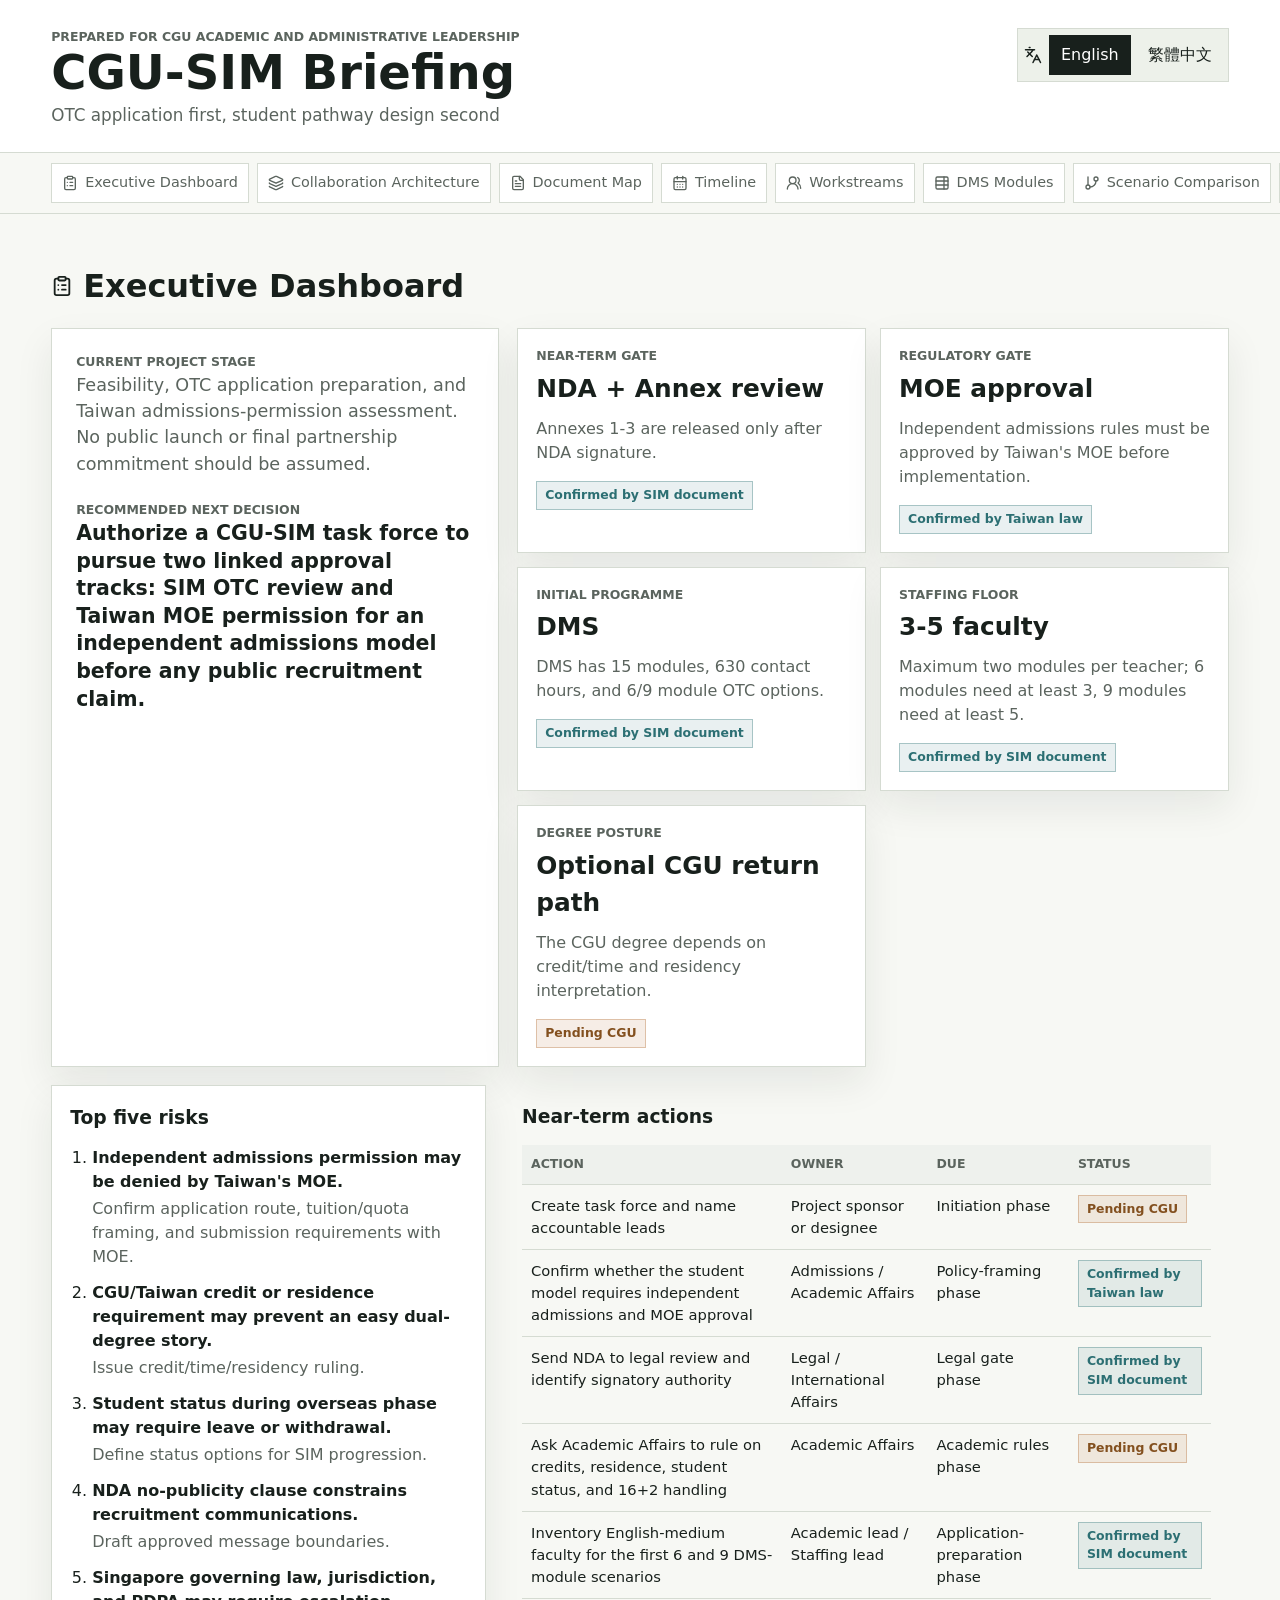
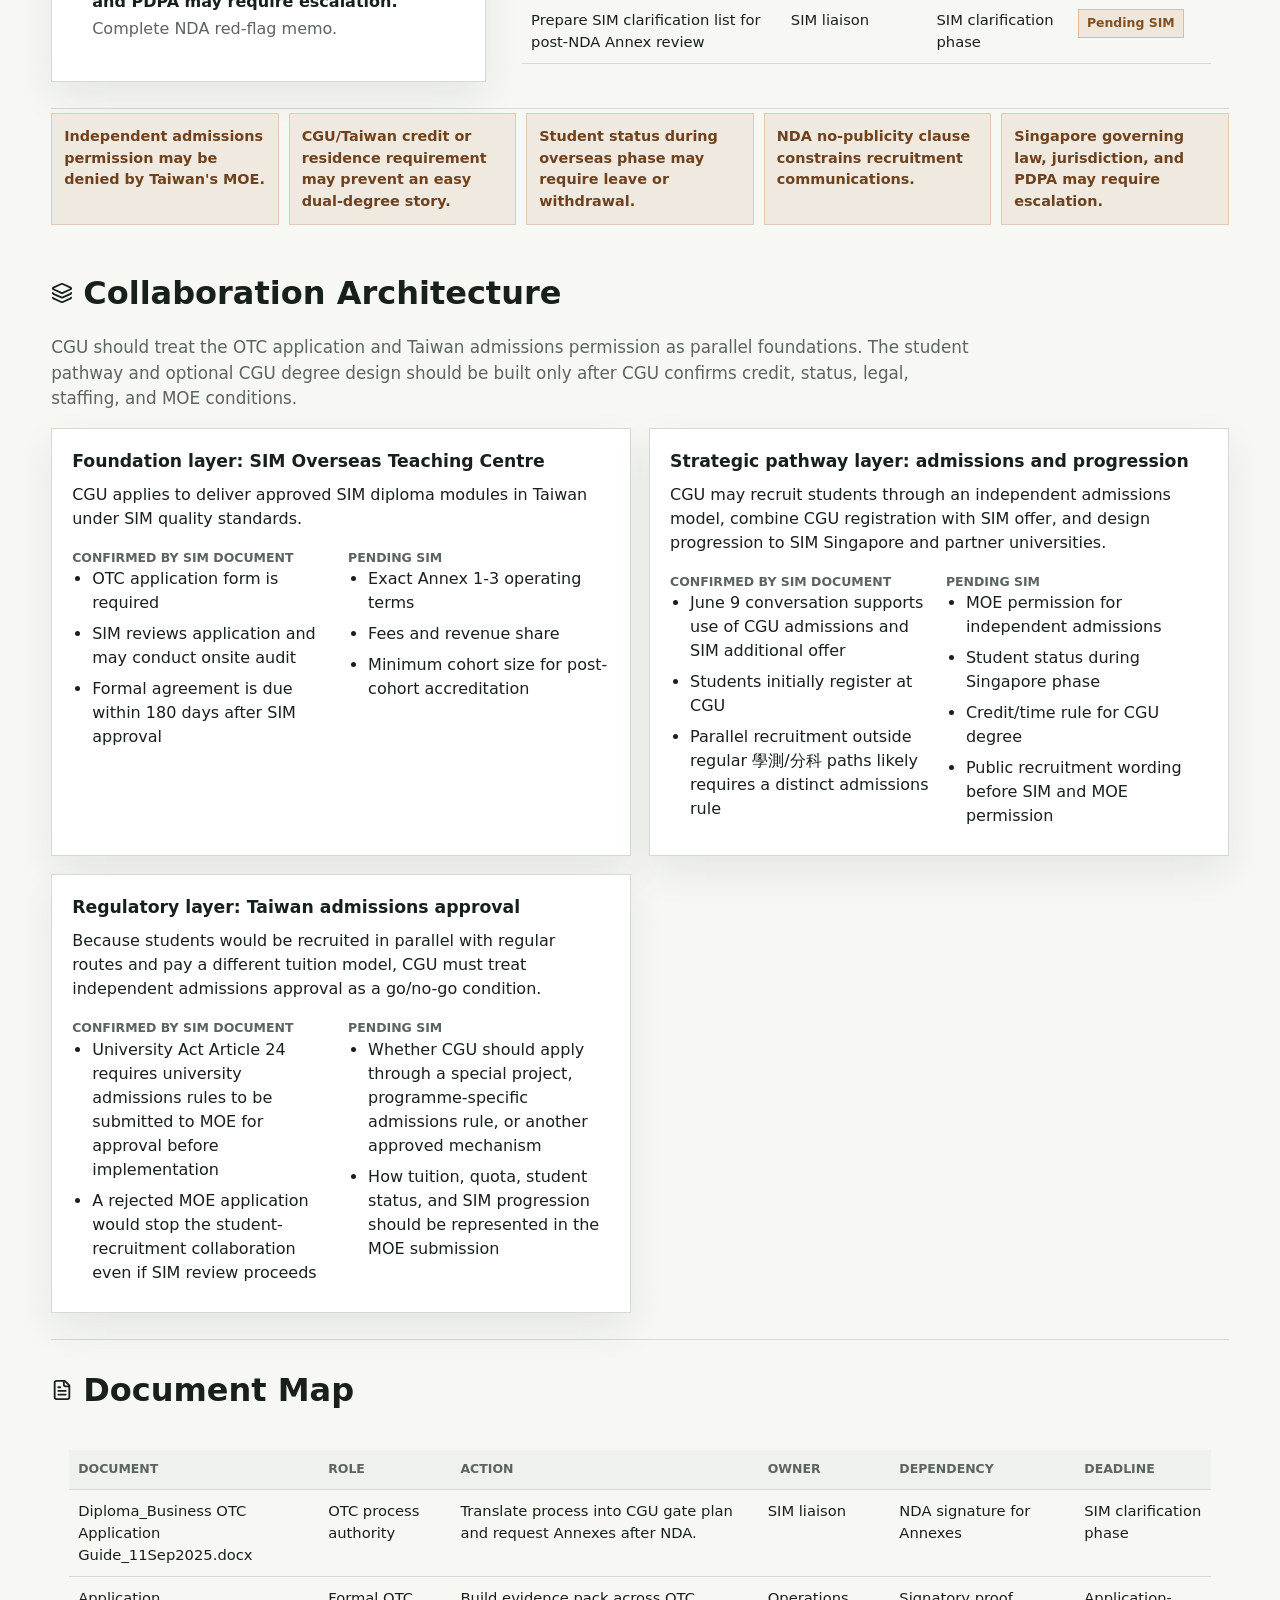
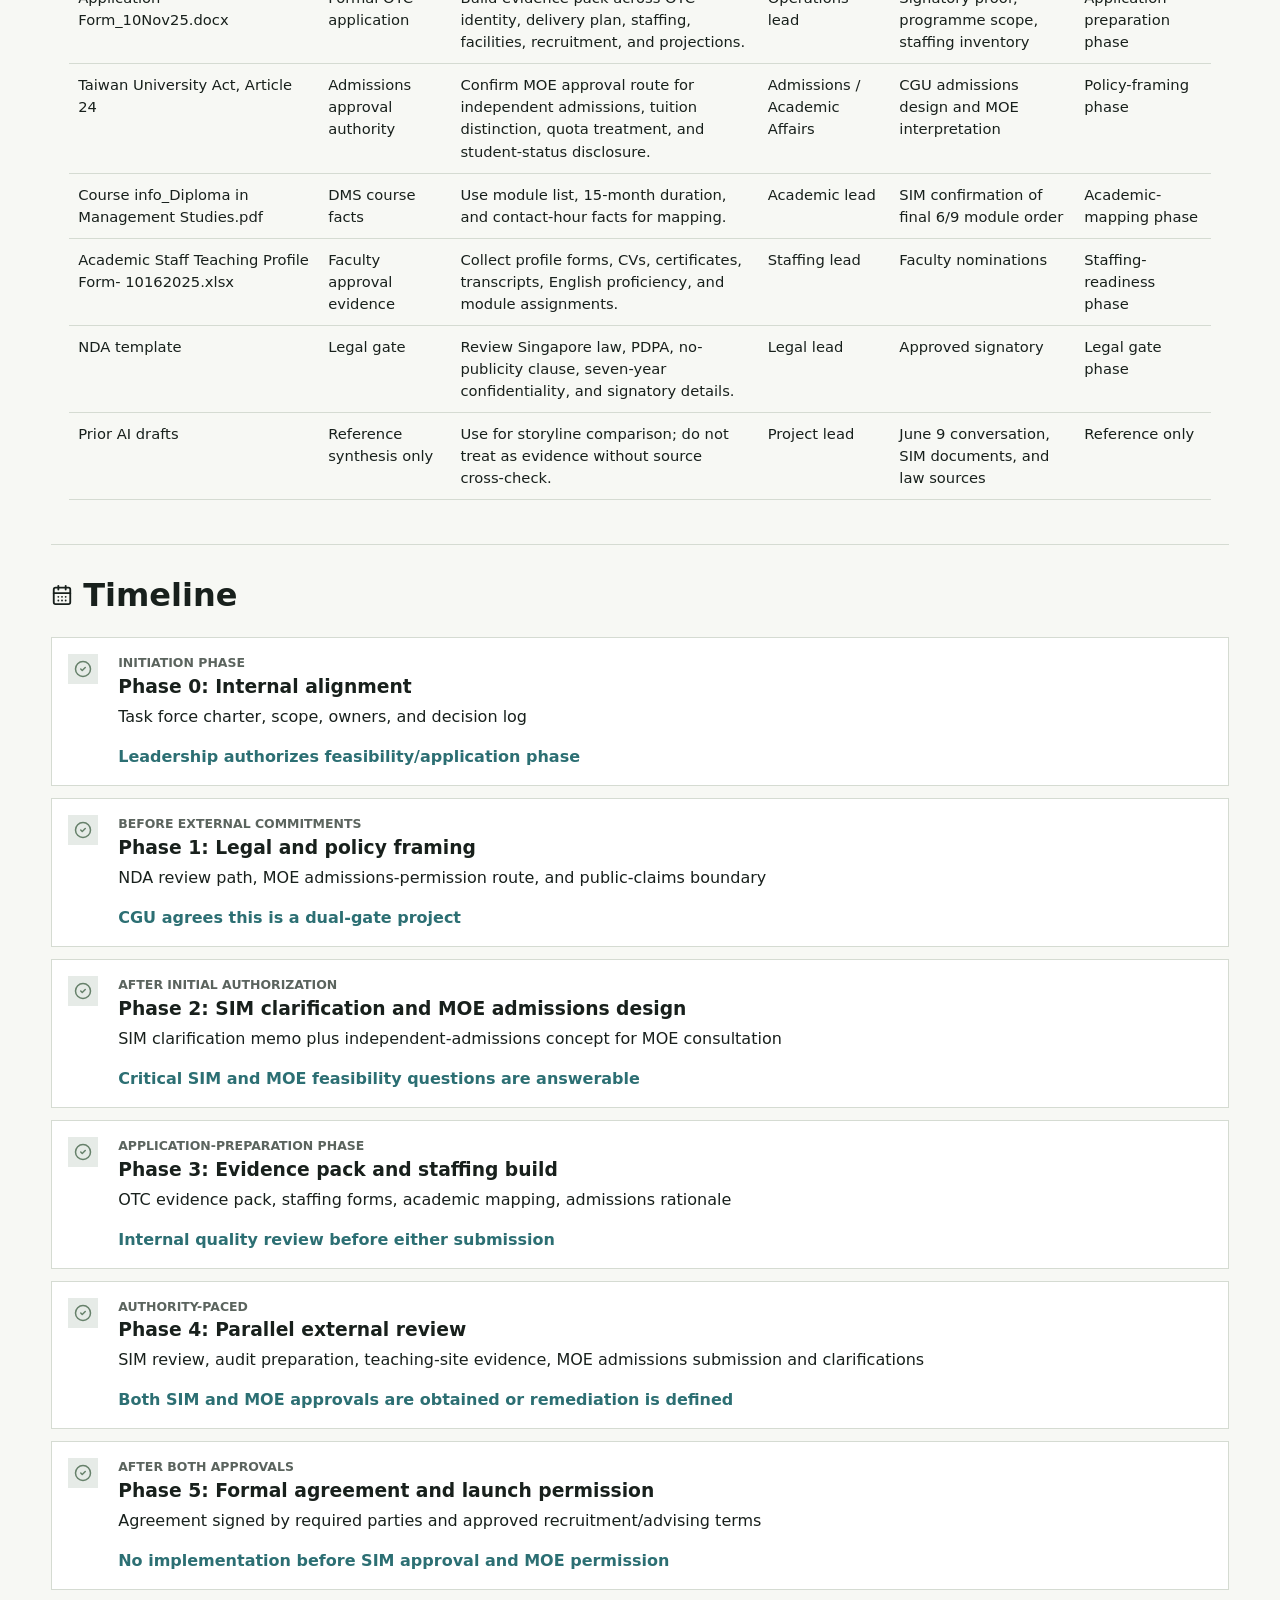
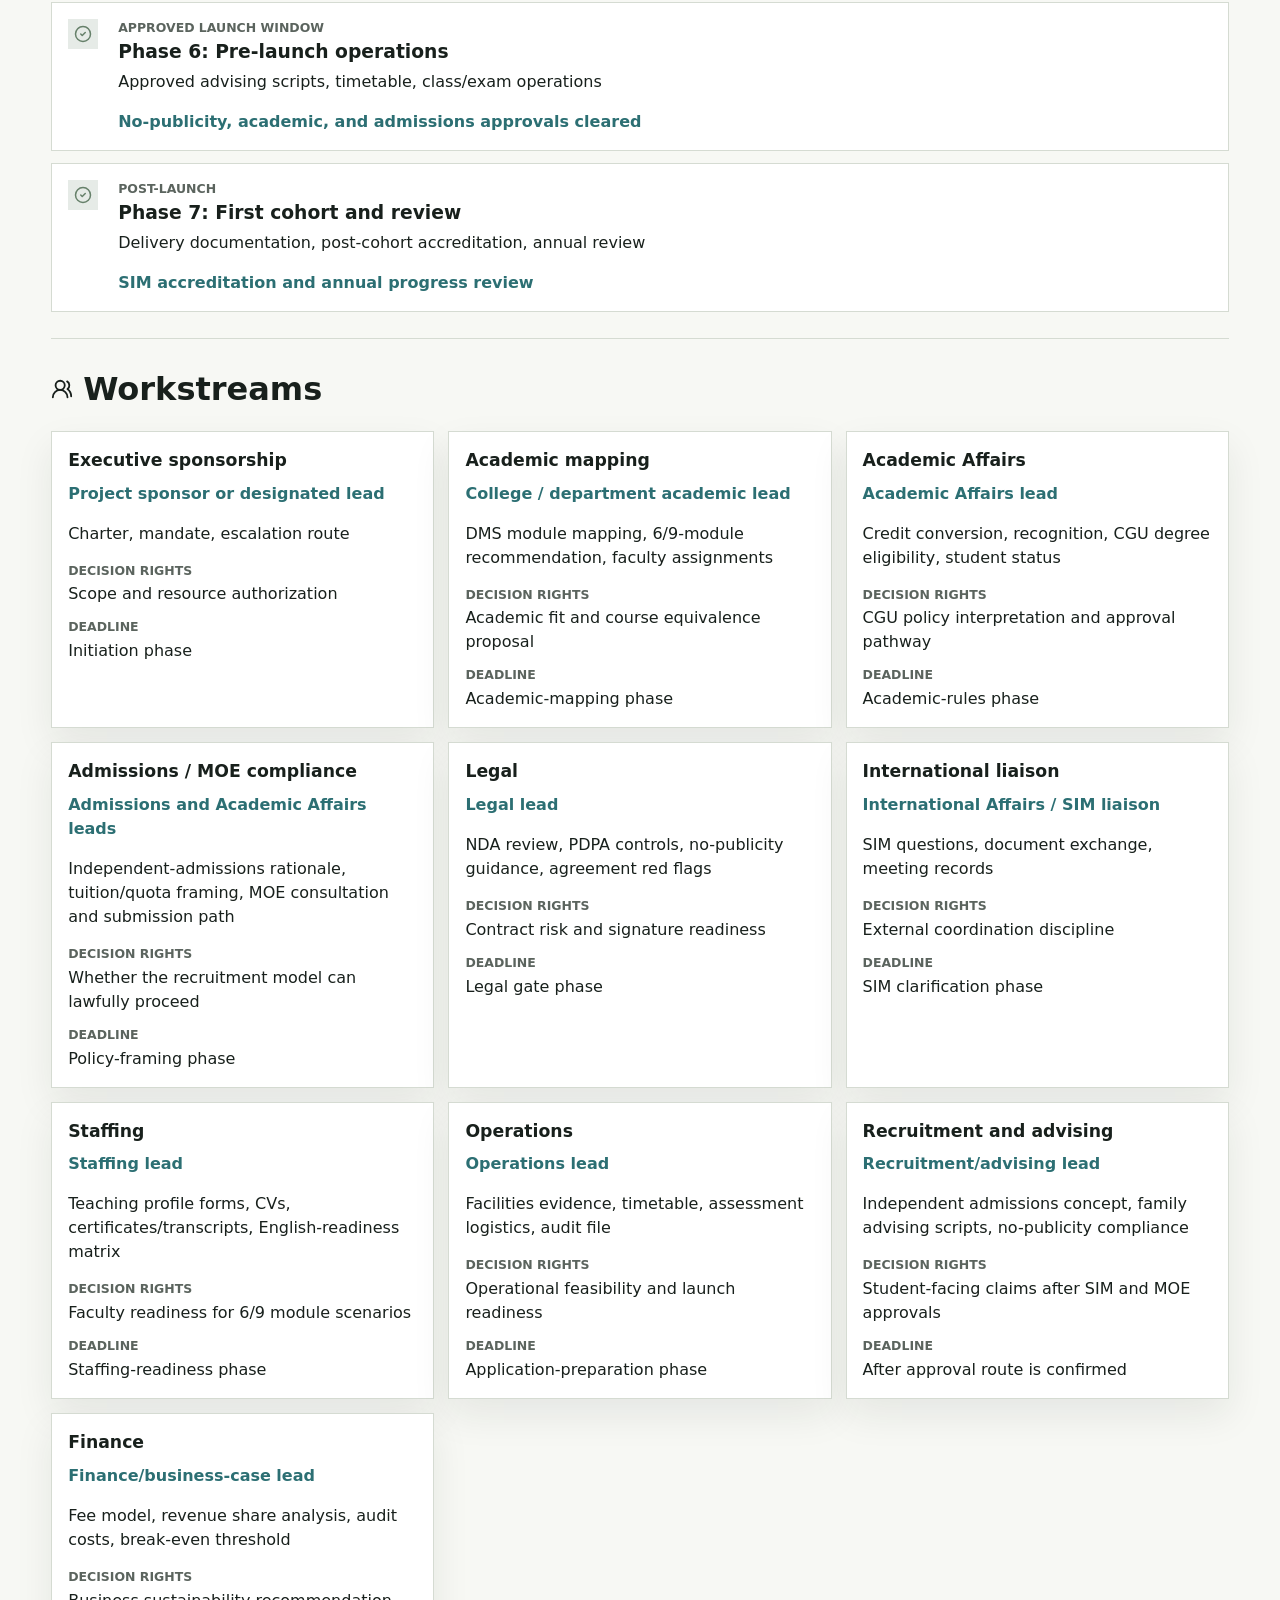
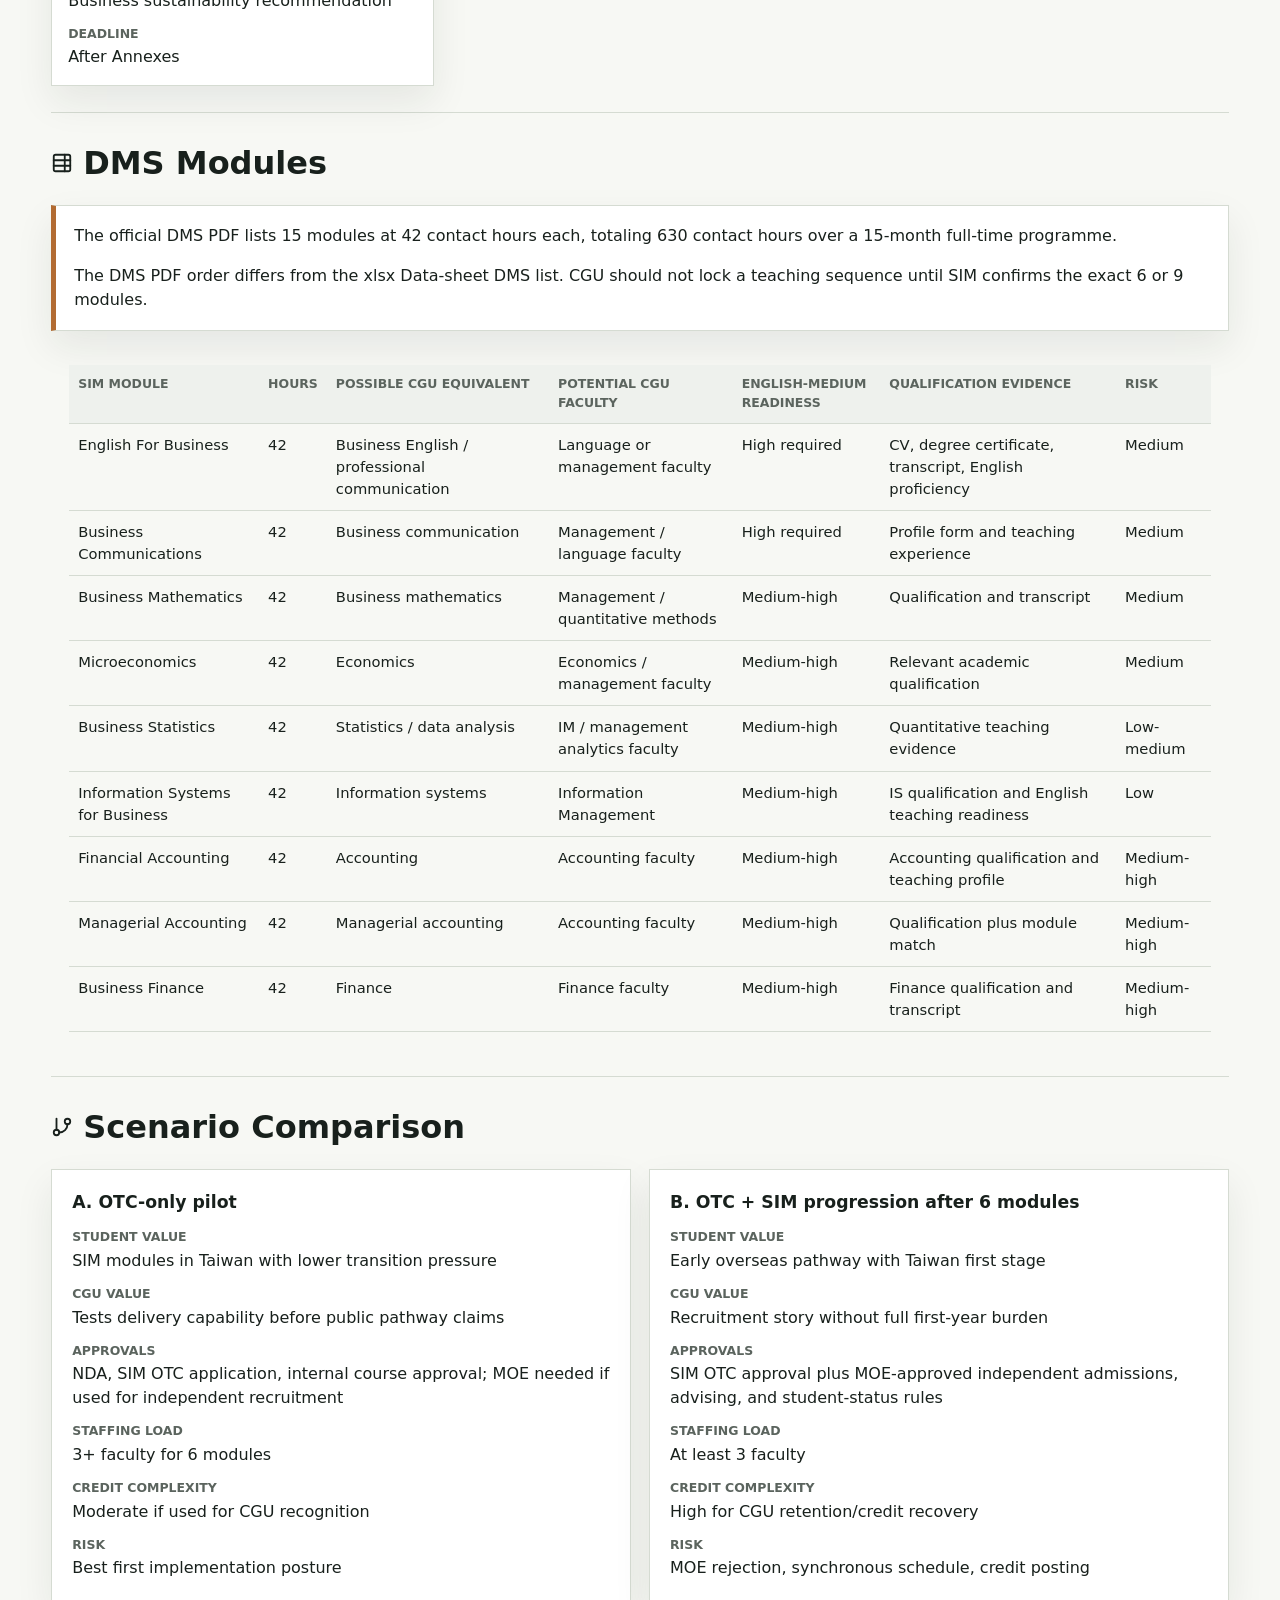
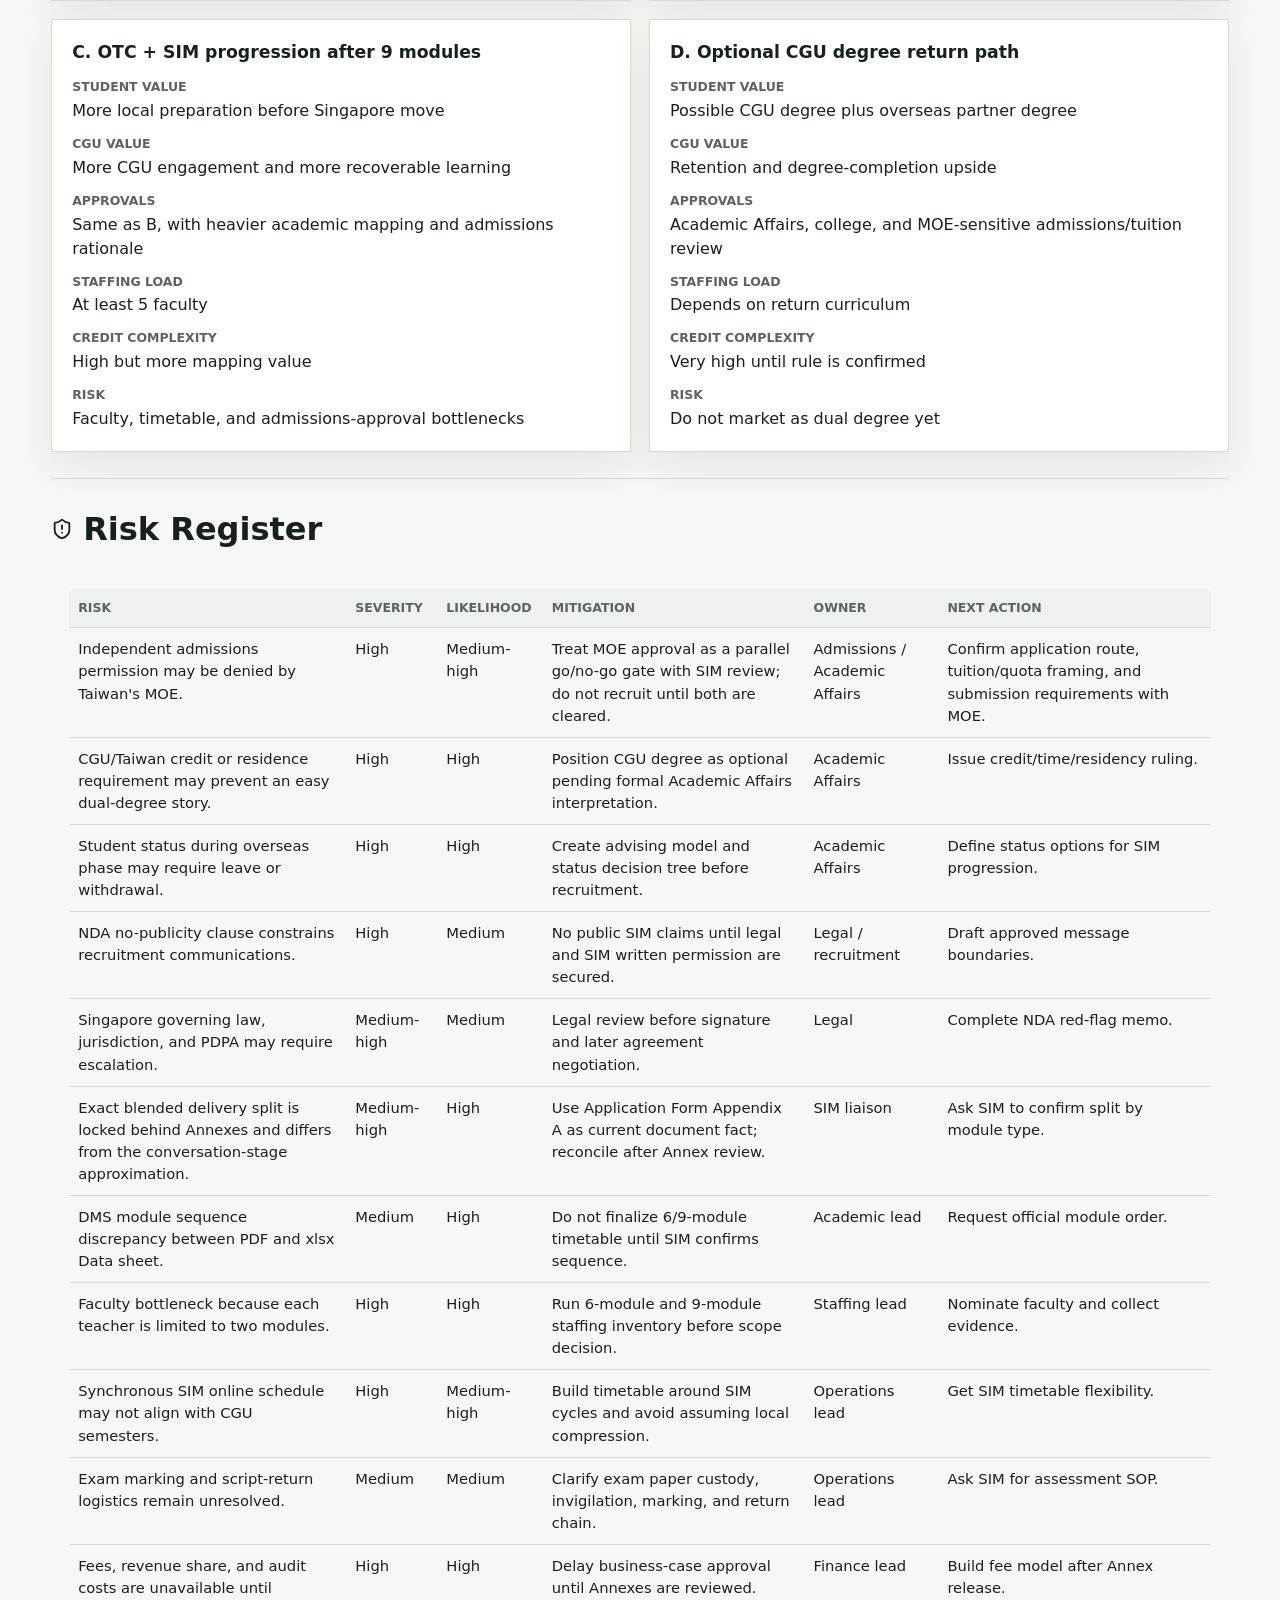
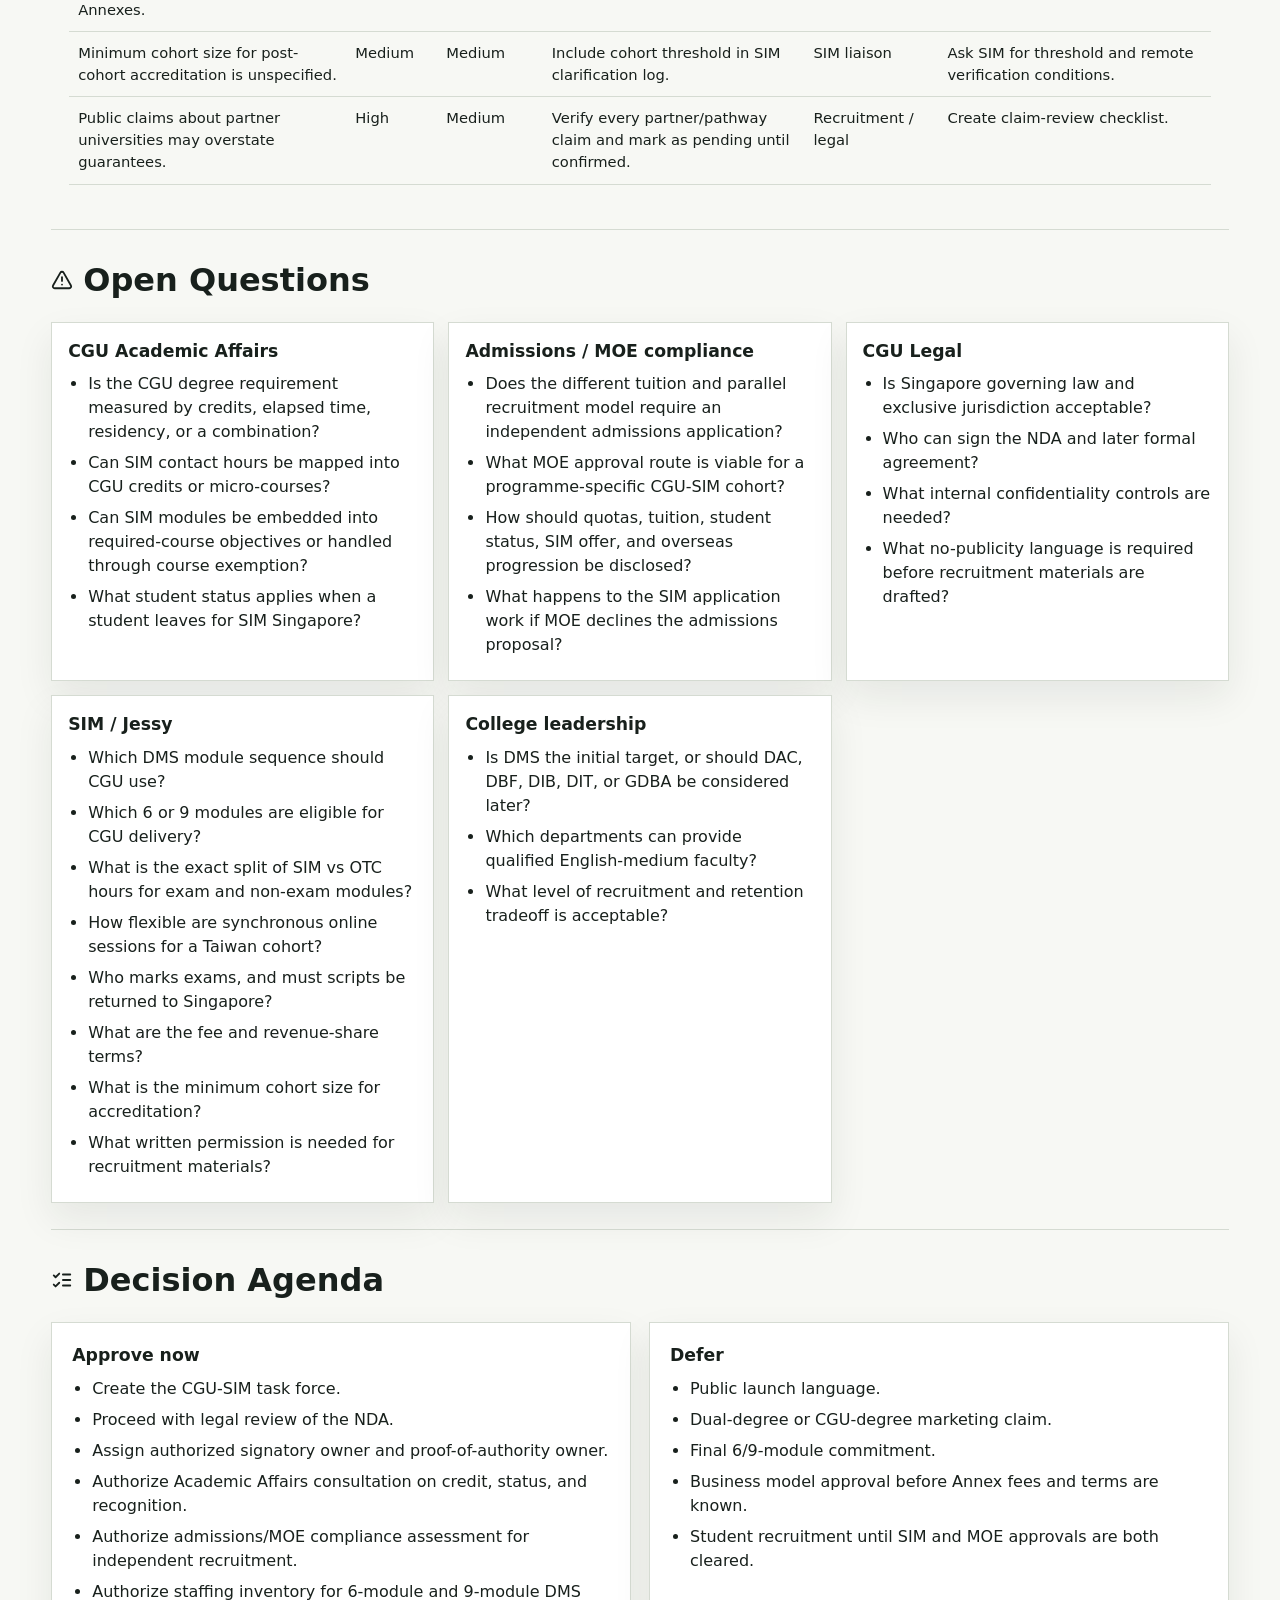
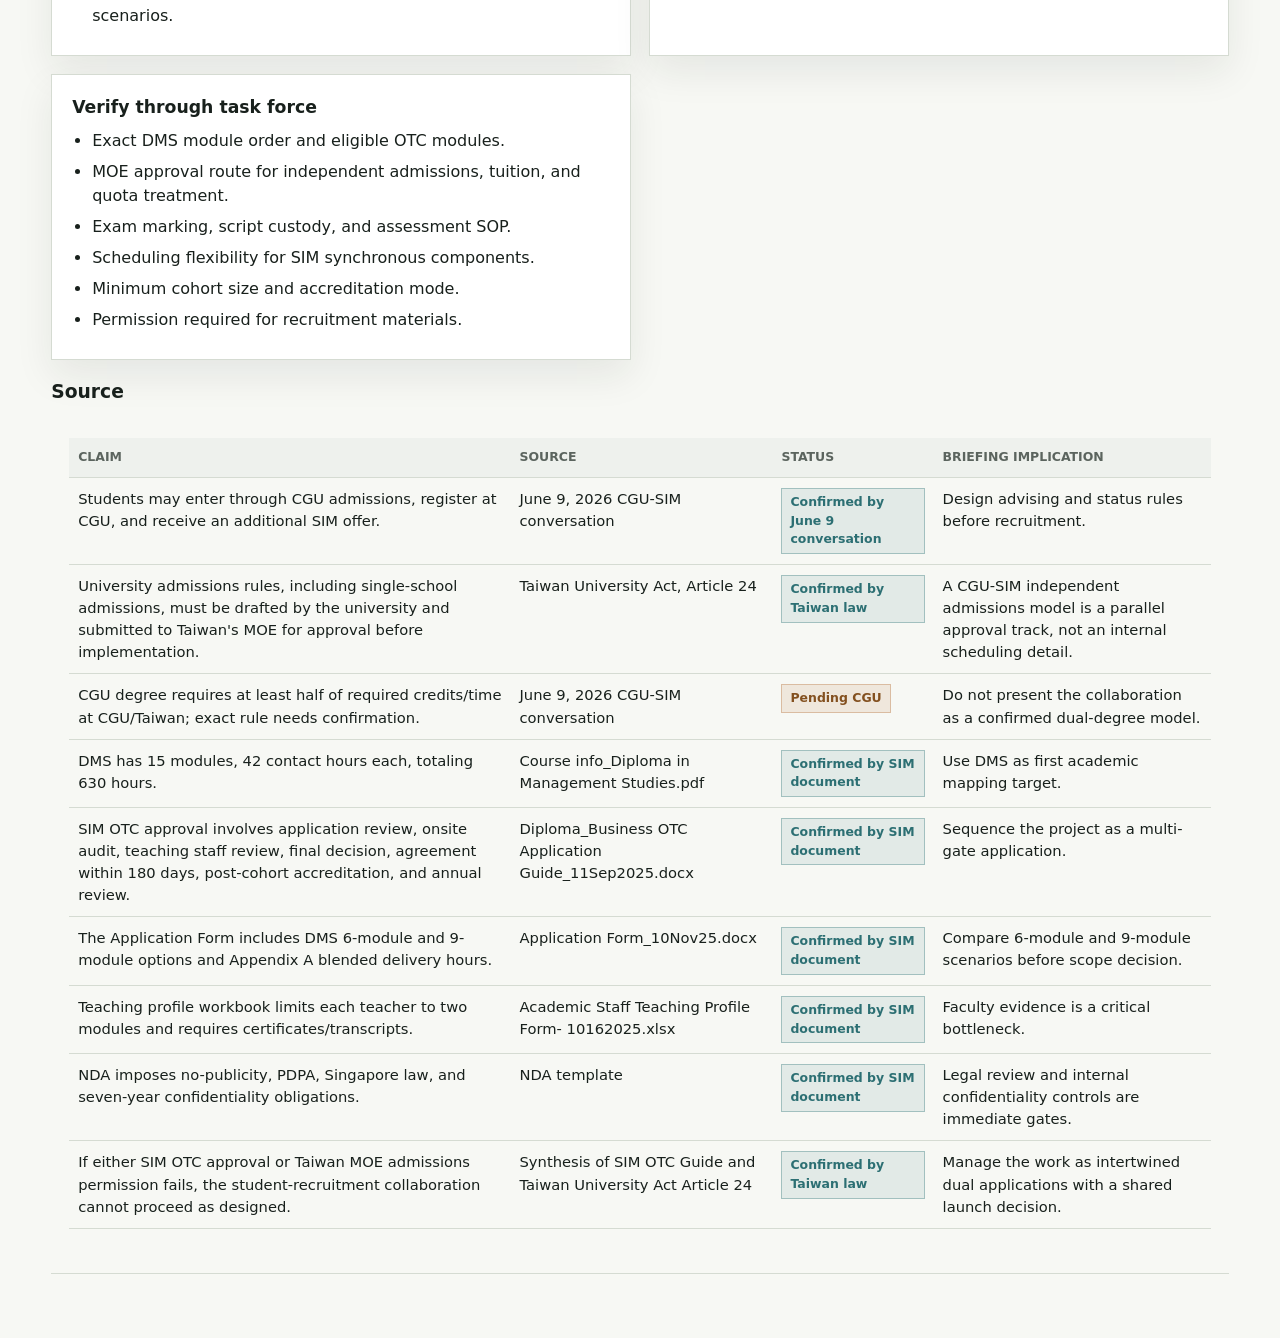
==== CGU_SIM_Briefing_Package/React_HTML_Report/index.html @ 9b7fd0d1 "First commit" ====
<!doctype html>
<html lang="en">
  <head>
    <meta charset="UTF-8" />
    <meta name="viewport" content="width=device-width, initial-scale=1.0" />
    <title>CGU-SIM Briefing</title>
    <script type="module" crossorigin src="./assets/index-BgN2mGTc.js"></script>
    <link rel="stylesheet" crossorigin href="./assets/index-CheybnV3.css">
  </head>
  <body>
    <div id="root"></div>
  </body>
</html>
---- CGU_SIM_Briefing_Package/React_HTML_Report/assets/index-CheybnV3.css ----
:root{--canvas: #f7f8f4;--surface: #ffffff;--ink: #18201c;--muted: #5b645e;--rule: #d5dbd2;--sage: #66806a;--teal: #2c6f73;--amber: #b26b32;--red: #a6423f;--blue: #315f8f;--shadow: 0 16px 36px rgba(24, 32, 28, .08)}*{box-sizing:border-box}html{scroll-behavior:smooth}body{margin:0;background:var(--canvas);color:var(--ink);font-family:Inter,ui-sans-serif,system-ui,-apple-system,BlinkMacSystemFont,Segoe UI,sans-serif;line-height:1.5}button,input,select{font:inherit}.app{min-height:100vh}.topbar{display:flex;align-items:flex-start;justify-content:space-between;gap:24px;padding:28px clamp(18px,4vw,54px) 24px;background:var(--surface);border-bottom:1px solid var(--rule);position:sticky;top:0;z-index:20}.eyebrow,.label,.metric-label,.mini-label,.phase-window{margin:0;color:var(--muted);font-size:.78rem;font-weight:750;letter-spacing:0;text-transform:uppercase}h1,h2,h3,p{margin-top:0}h1{margin-bottom:6px;font-size:clamp(1.85rem,4vw,3rem);line-height:1.05;letter-spacing:0}.subtitle{margin:0;color:var(--muted);font-size:1.05rem}.language-switcher{display:flex;align-items:center;gap:7px;padding:6px;background:#edf1ea;border:1px solid var(--rule)}.language-switcher button{min-width:82px;border:0;color:var(--ink);background:transparent;padding:8px 10px;cursor:pointer}.language-switcher button.active{background:var(--ink);color:#fff}.section-nav{display:flex;gap:8px;overflow-x:auto;padding:10px clamp(18px,4vw,54px);background:#f7f8f4f5;border-bottom:1px solid var(--rule);position:sticky;top:107px;z-index:19}.section-nav a{display:inline-flex;align-items:center;gap:7px;flex:0 0 auto;color:var(--muted);text-decoration:none;background:var(--surface);border:1px solid var(--rule);padding:8px 10px;font-size:.9rem}main{width:min(1440px,100%);margin:0 auto;padding:22px clamp(18px,4vw,54px) 64px}.section{padding:26px 0;border-bottom:1px solid var(--rule);scroll-margin-top:178px}.section-heading{display:flex;align-items:center;gap:10px;margin-bottom:18px}.section-heading h2{margin:0;font-size:clamp(1.35rem,2.6vw,2rem);letter-spacing:0}.section-intro{max-width:920px;color:var(--muted);font-size:1.05rem}.dashboard-grid{display:grid;grid-template-columns:minmax(280px,.85fr) 1.35fr;gap:18px}.decision-panel,.metric,.list-panel,.layer-card,.workstream,.scenario,.question-group,.agenda-card,.callout{background:var(--surface);border:1px solid var(--rule);box-shadow:var(--shadow)}.decision-panel{padding:24px}.stage-text{font-size:1.1rem;color:var(--muted)}.decision-label{margin-top:24px}.recommendation{margin-bottom:0;font-size:1.28rem;line-height:1.35;font-weight:720}.metric-grid{display:grid;grid-template-columns:repeat(2,minmax(0,1fr));gap:14px}.metric{padding:18px}.metric-value{margin:4px 0 10px;font-size:1.55rem;font-weight:780}.metric p:not(.metric-label):not(.metric-value){color:var(--muted)}.status{display:inline-flex;align-items:center;min-height:26px;padding:4px 8px;border:1px solid var(--rule);background:#f1f3ef;color:var(--ink);font-size:.78rem;font-weight:720}.status-confirmedConversation,.status-confirmedDocument,.status-confirmedMOE{border-color:#2c6f7359;background:#2c6f731a;color:var(--teal)}.status-pendingSIM,.status-pendingCGU{border-color:#b26b3259;background:#b26b321f;color:#83501f}.status-assumption,.status-priorDraftOnly{border-color:#5b645e59;color:var(--muted)}.two-col{display:grid;grid-template-columns:minmax(280px,.75fr) 1.25fr;gap:18px;margin-top:18px}.list-panel,.table-wrap,.callout{padding:18px}.list-panel h3,.table-wrap h3,.source-notes h3{margin-bottom:14px}.ranked-list{padding-left:22px;margin:0}.ranked-list li{margin-bottom:12px}.ranked-list span{display:block;margin-top:3px;color:var(--muted)}.risk-strip{display:grid;grid-template-columns:repeat(5,minmax(0,1fr));gap:10px;margin:4px 0 18px}.risk-strip span{display:block;min-height:74px;padding:12px;background:#efe9df;border:1px solid #dfcbb7;color:#6f411d;font-weight:650;font-size:.9rem}.layer-grid,.scenario-grid,.agenda-grid{display:grid;grid-template-columns:repeat(2,minmax(0,1fr));gap:18px}.layer-card,.scenario,.agenda-card{padding:20px}.layer-card h3,.scenario h3,.agenda-card h3,.workstream h3,.question-group h3{margin-bottom:8px;font-size:1.08rem}.confirm-grid{display:grid;grid-template-columns:repeat(2,minmax(0,1fr));gap:14px;margin-top:18px}ul{margin:0;padding-left:20px}li{margin-bottom:7px}table{width:100%;border-collapse:collapse;font-size:.92rem}th,td{border-bottom:1px solid var(--rule);padding:10px 9px;text-align:left;vertical-align:top}th{background:#eef1ed;color:var(--muted);font-size:.78rem;text-transform:uppercase;letter-spacing:0}.timeline{display:grid;gap:12px}.phase{display:grid;grid-template-columns:38px 1fr;gap:12px;padding:16px;background:var(--surface);border:1px solid var(--rule)}.phase-marker{width:30px;height:30px;display:grid;place-items:center;background:#66806a29;color:var(--sage)}.phase h3{margin-bottom:4px}.gate{margin-bottom:0;color:var(--teal);font-weight:700}.workstream-grid,.question-grid{display:grid;grid-template-columns:repeat(3,minmax(0,1fr));gap:14px}.workstream,.question-group{padding:16px}.owner{color:var(--teal);font-weight:720}dl{margin:0}dt{margin-top:12px;color:var(--muted);font-size:.78rem;font-weight:760;text-transform:uppercase;letter-spacing:0}dd{margin:2px 0 0}.callout{margin-bottom:16px;border-left:5px solid var(--amber)}.callout p:last-child{margin-bottom:0}.source-notes{margin-top:18px}@media (max-width: 1050px){.topbar{position:static;flex-direction:column}.section-nav{top:0}.section{scroll-margin-top:70px}.dashboard-grid,.two-col,.layer-grid,.scenario-grid,.agenda-grid{grid-template-columns:1fr}.risk-strip,.workstream-grid,.question-grid,.metric-grid{grid-template-columns:repeat(2,minmax(0,1fr))}}@media (max-width: 720px){.language-switcher{width:100%}.language-switcher button{flex:1}.workstream-grid,.question-grid,.metric-grid,.confirm-grid,.risk-strip{grid-template-columns:1fr}.table-wrap{overflow-x:auto;padding:12px}table{min-width:760px}}
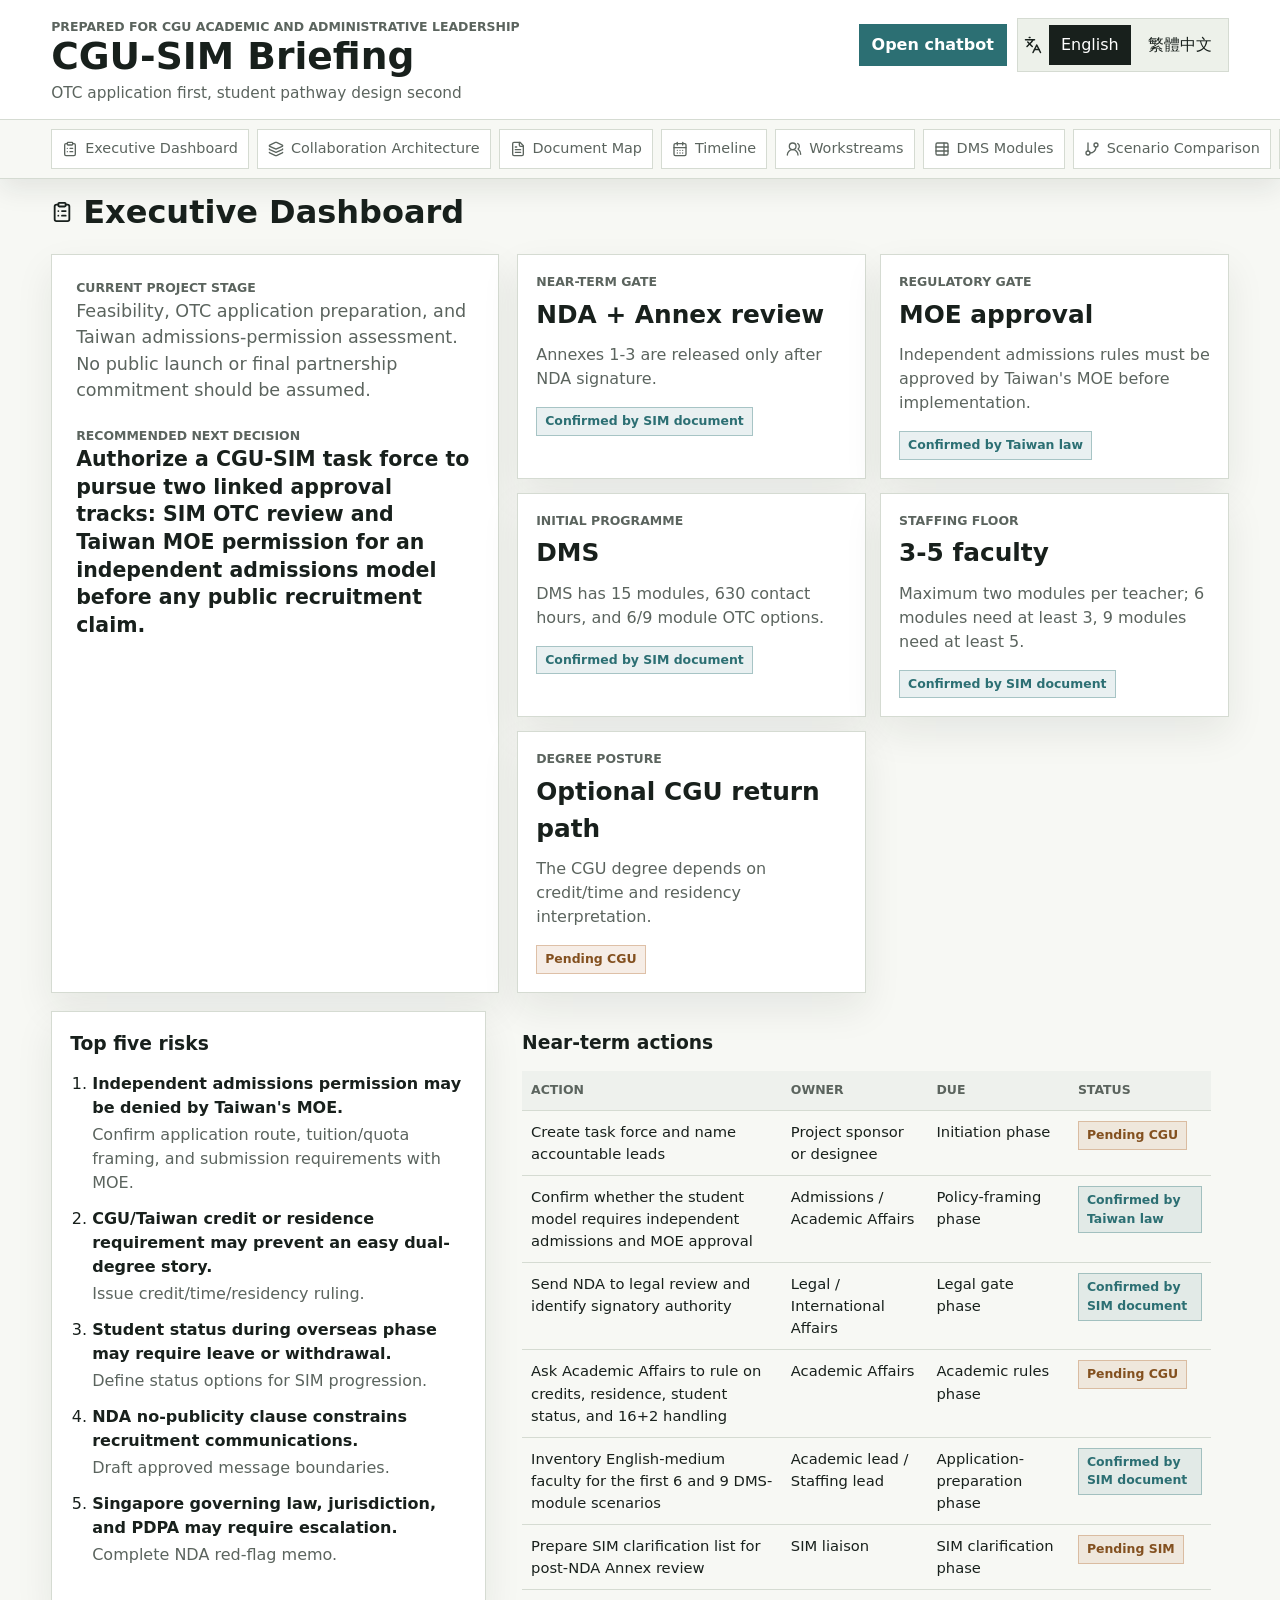
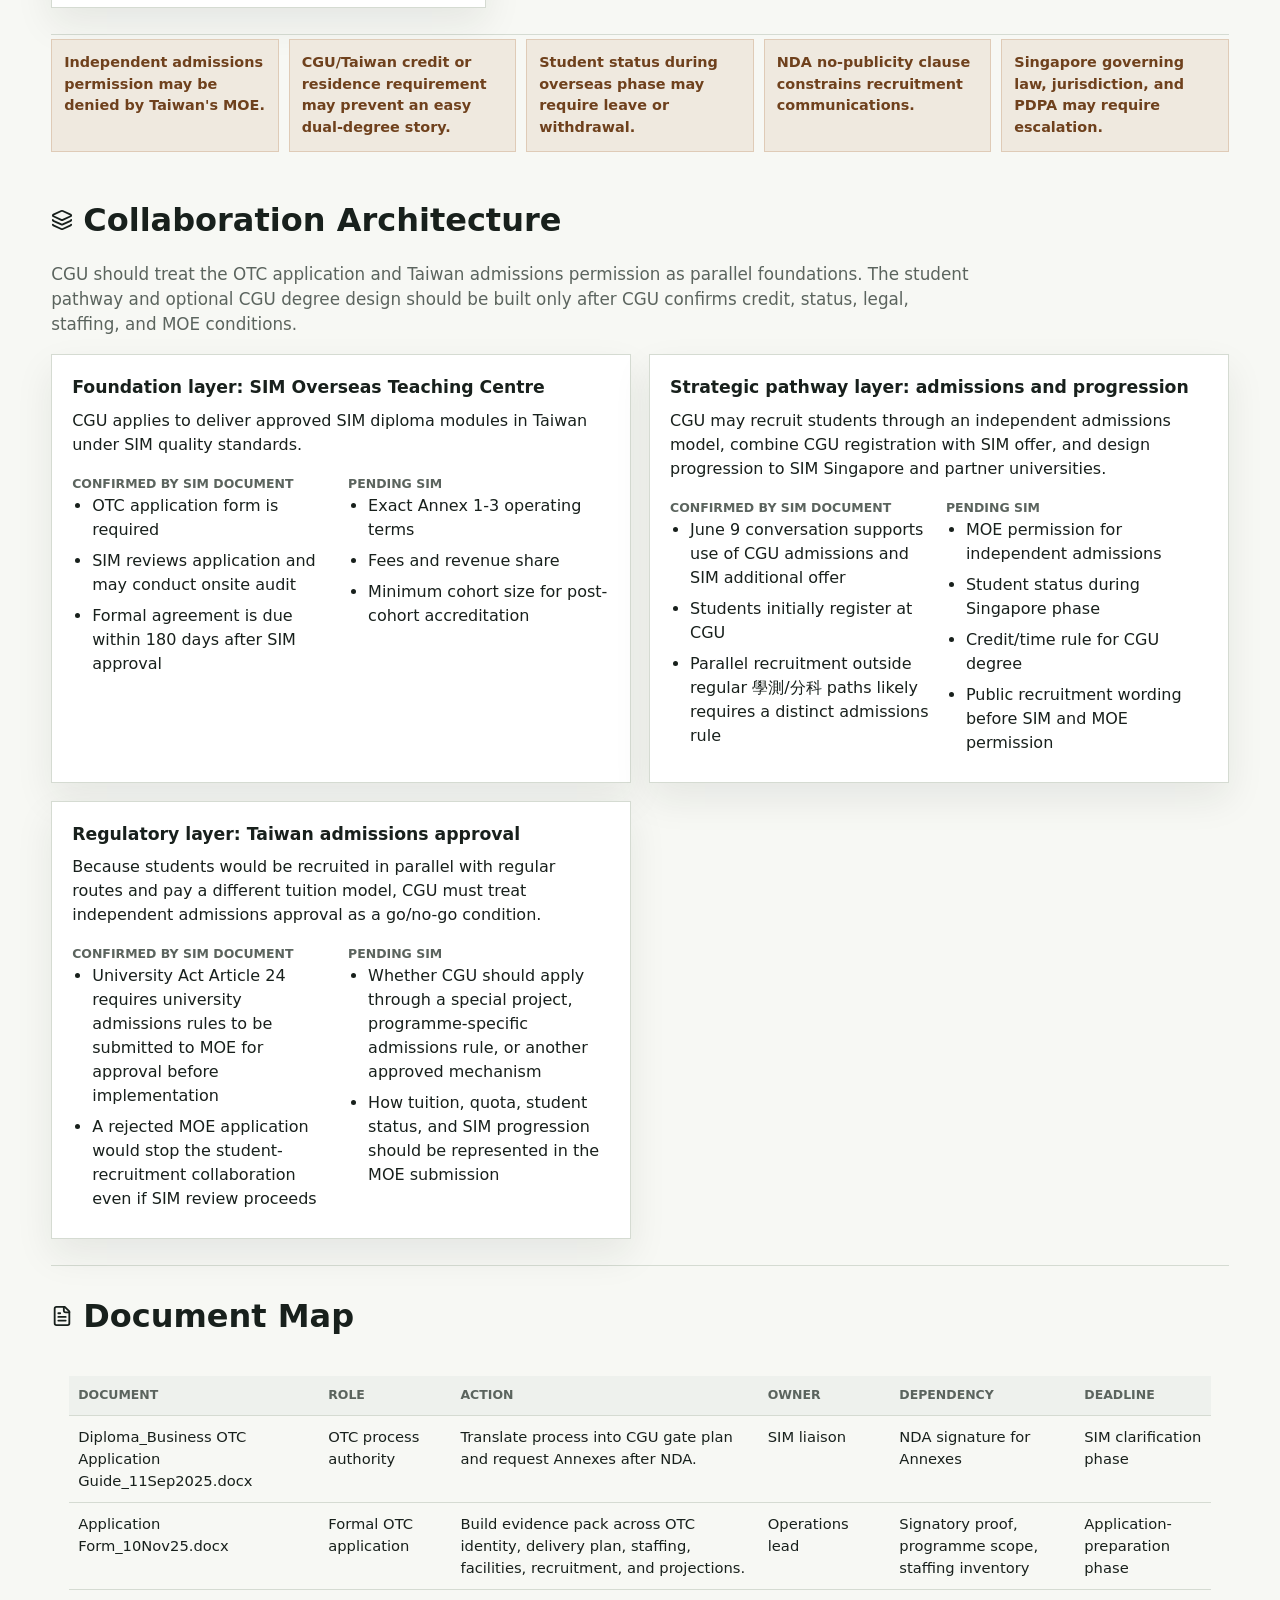
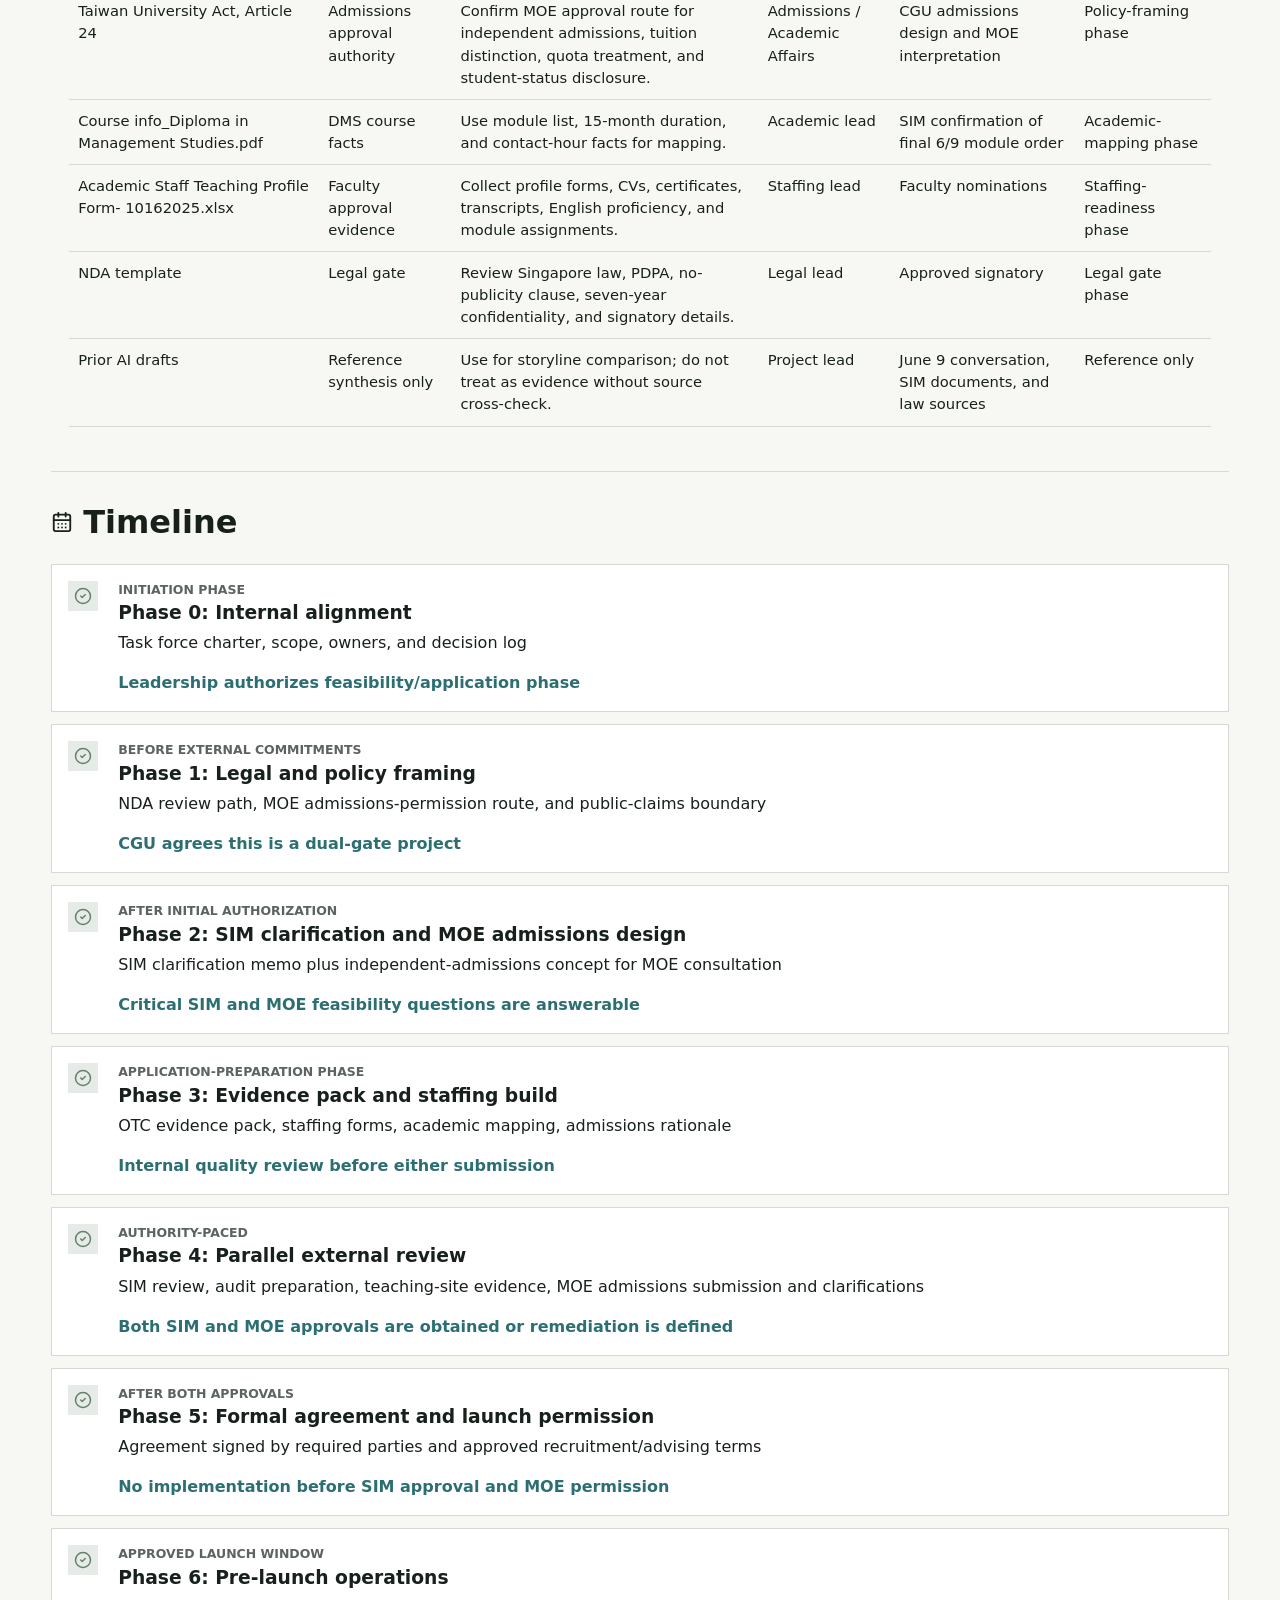
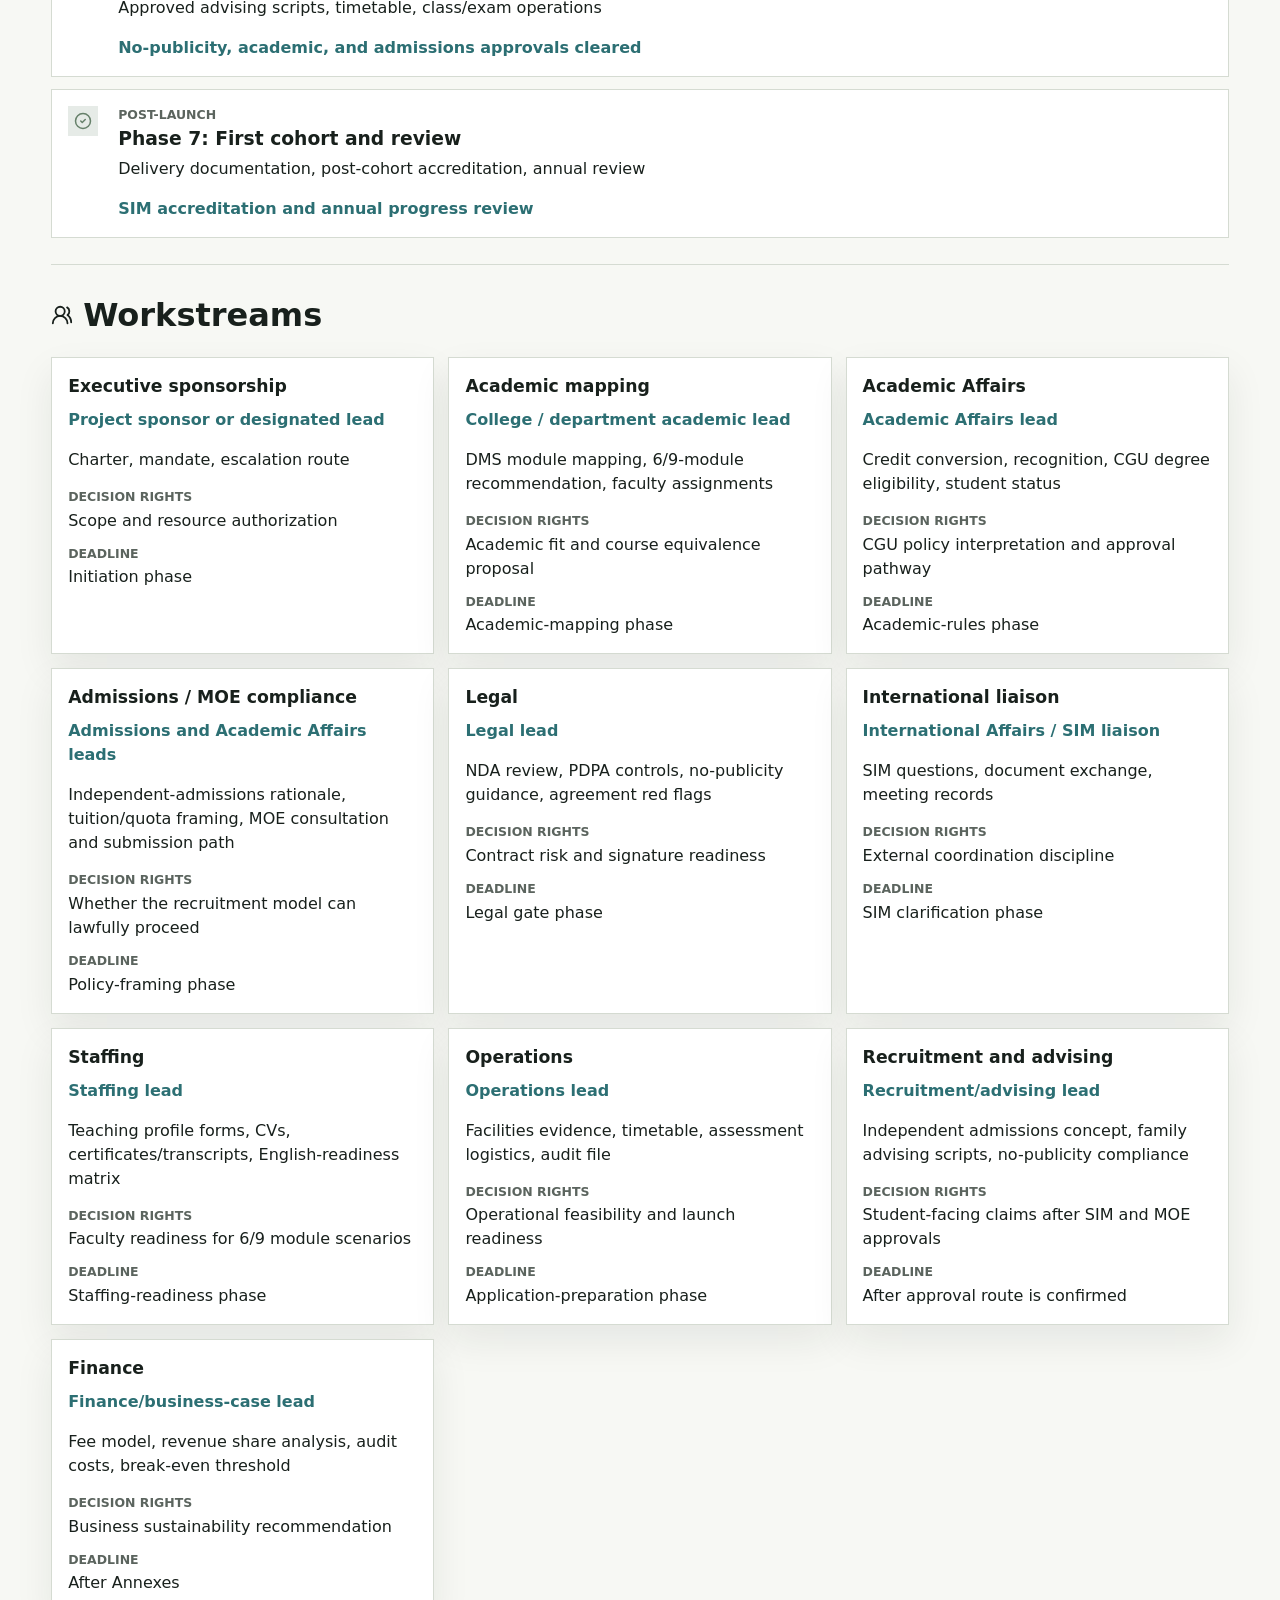
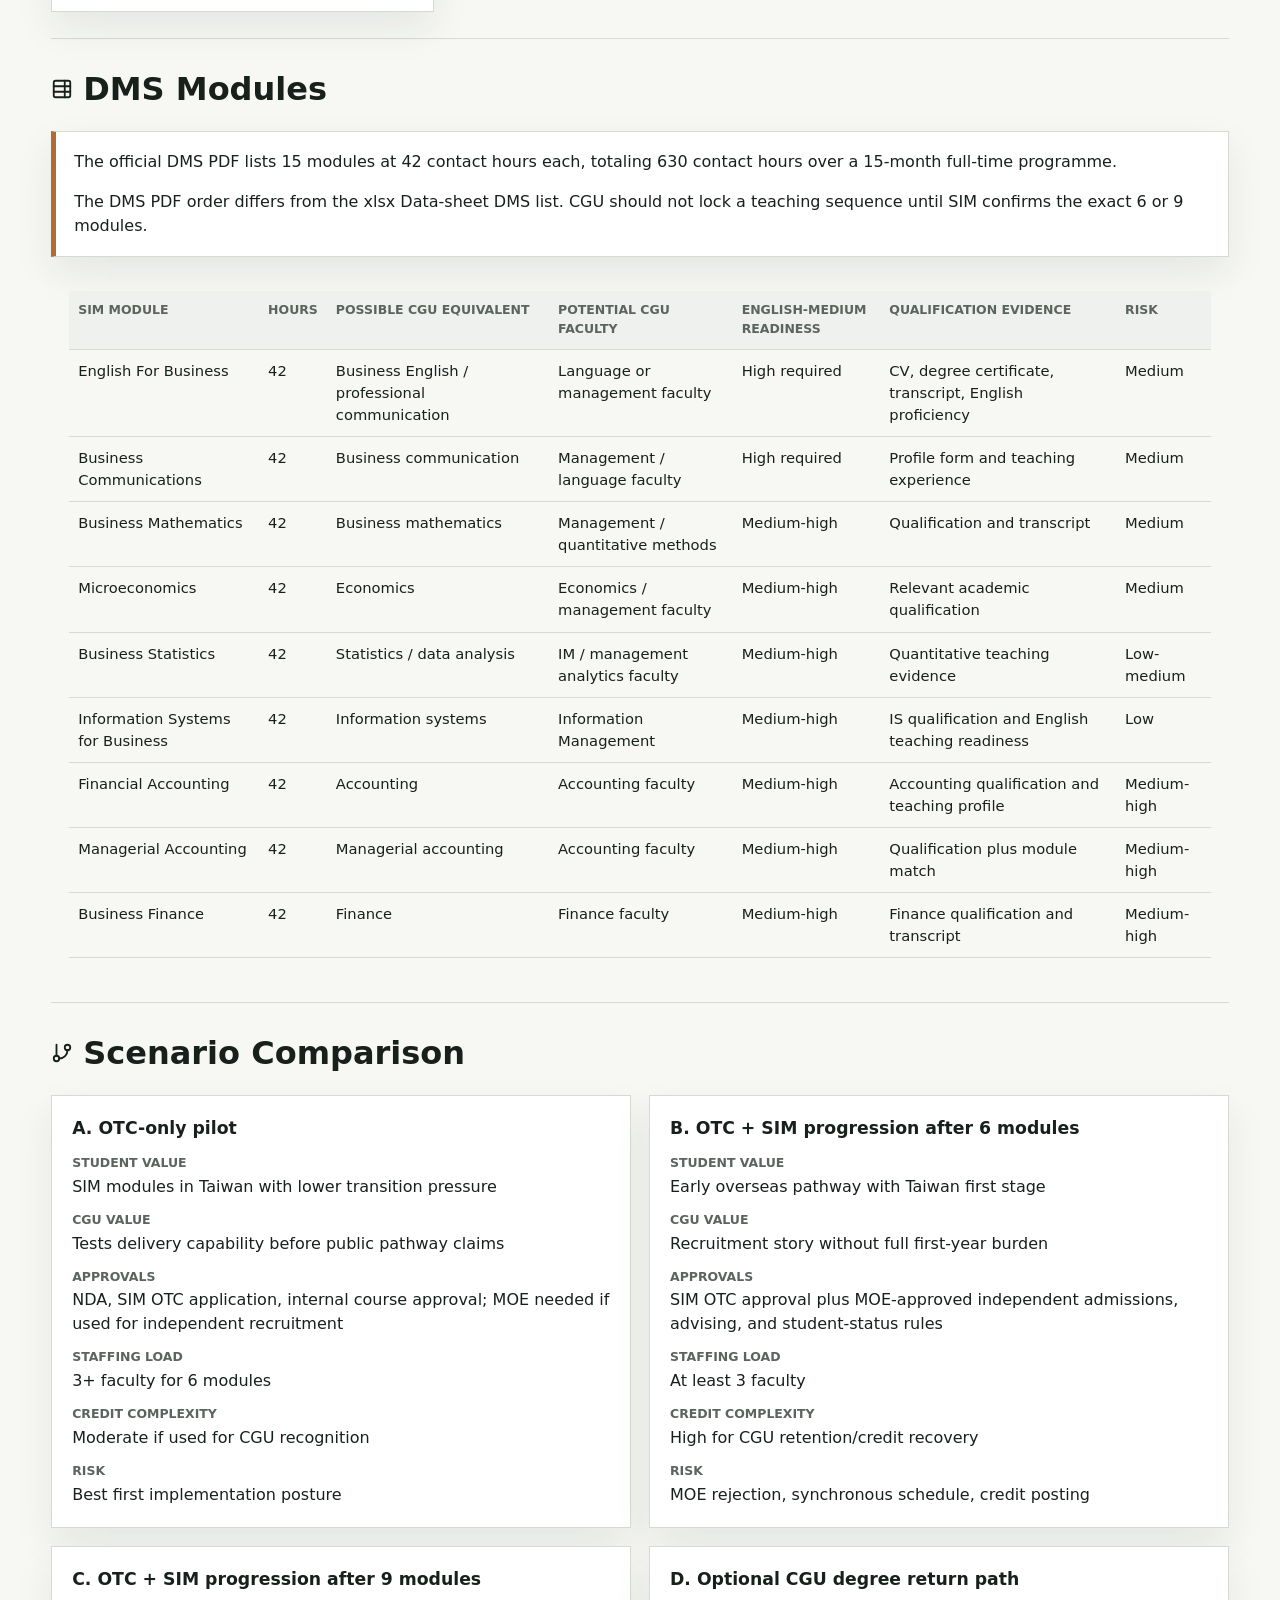
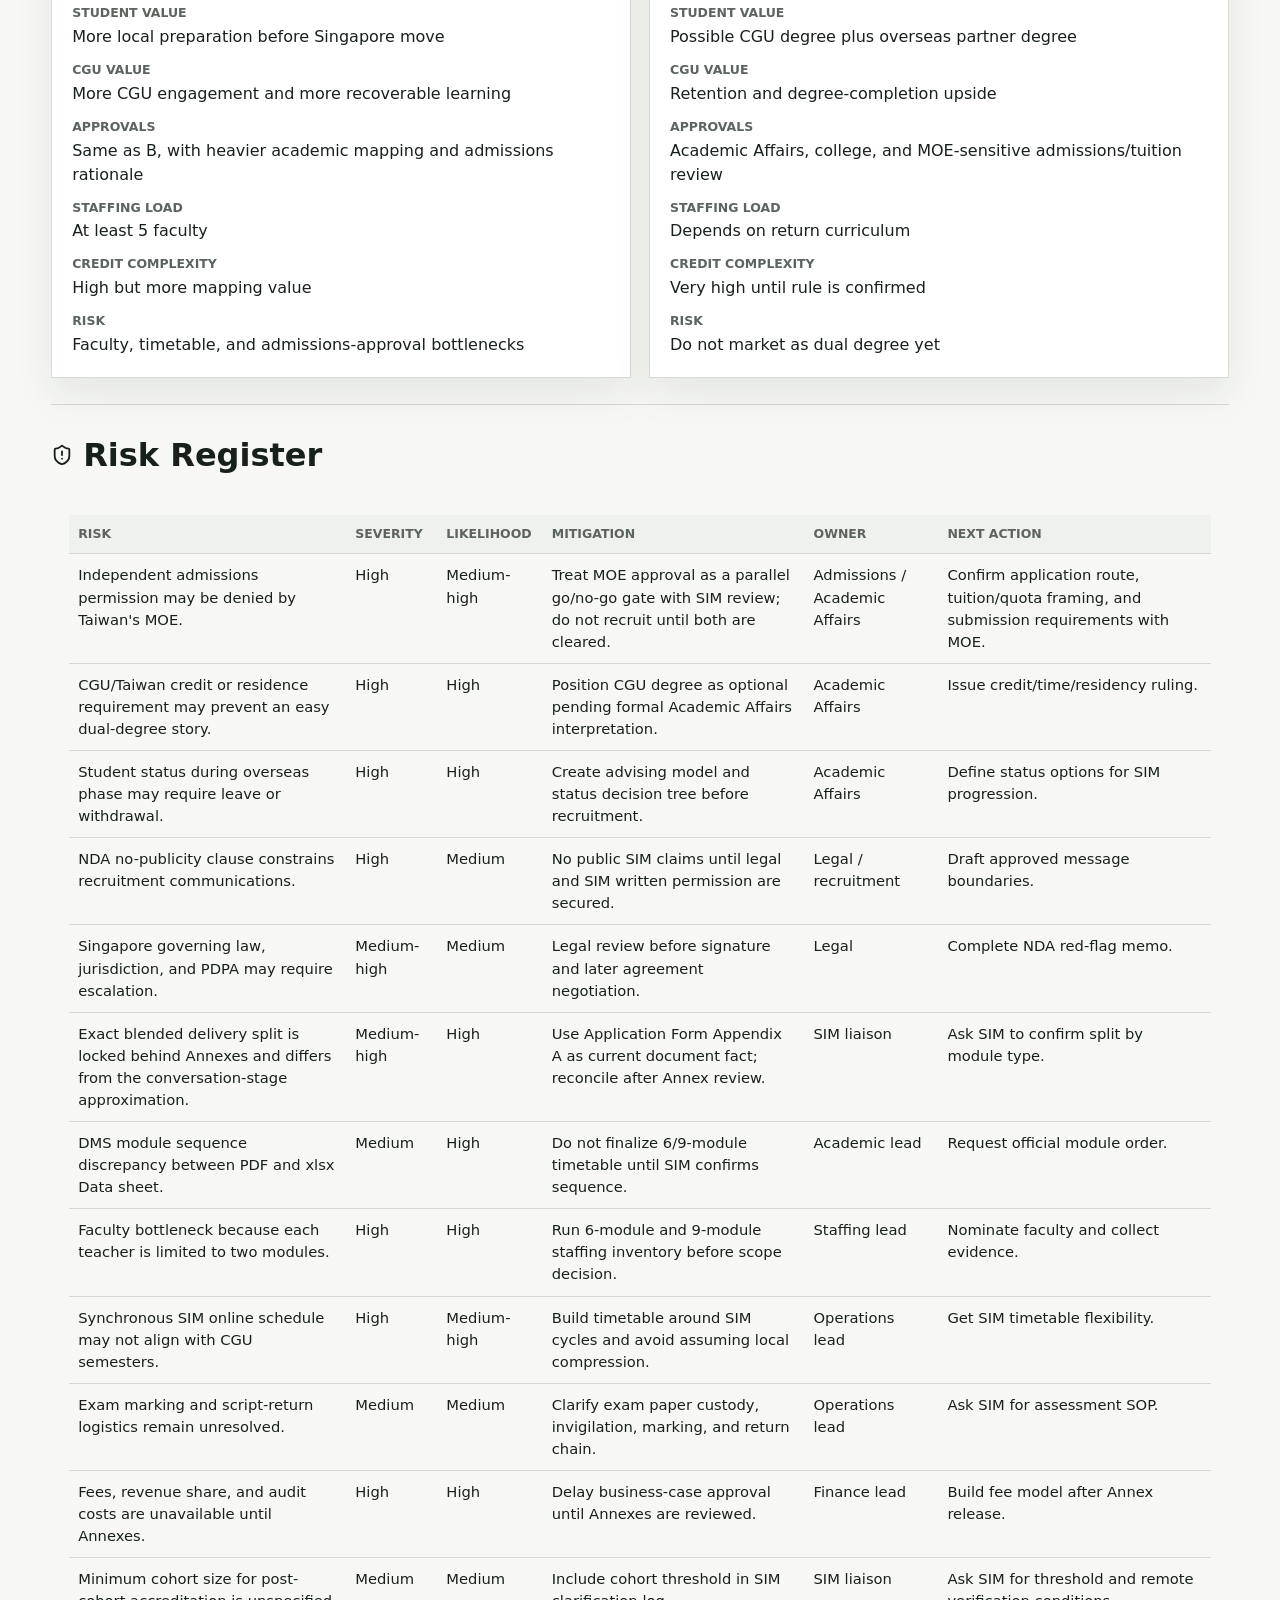
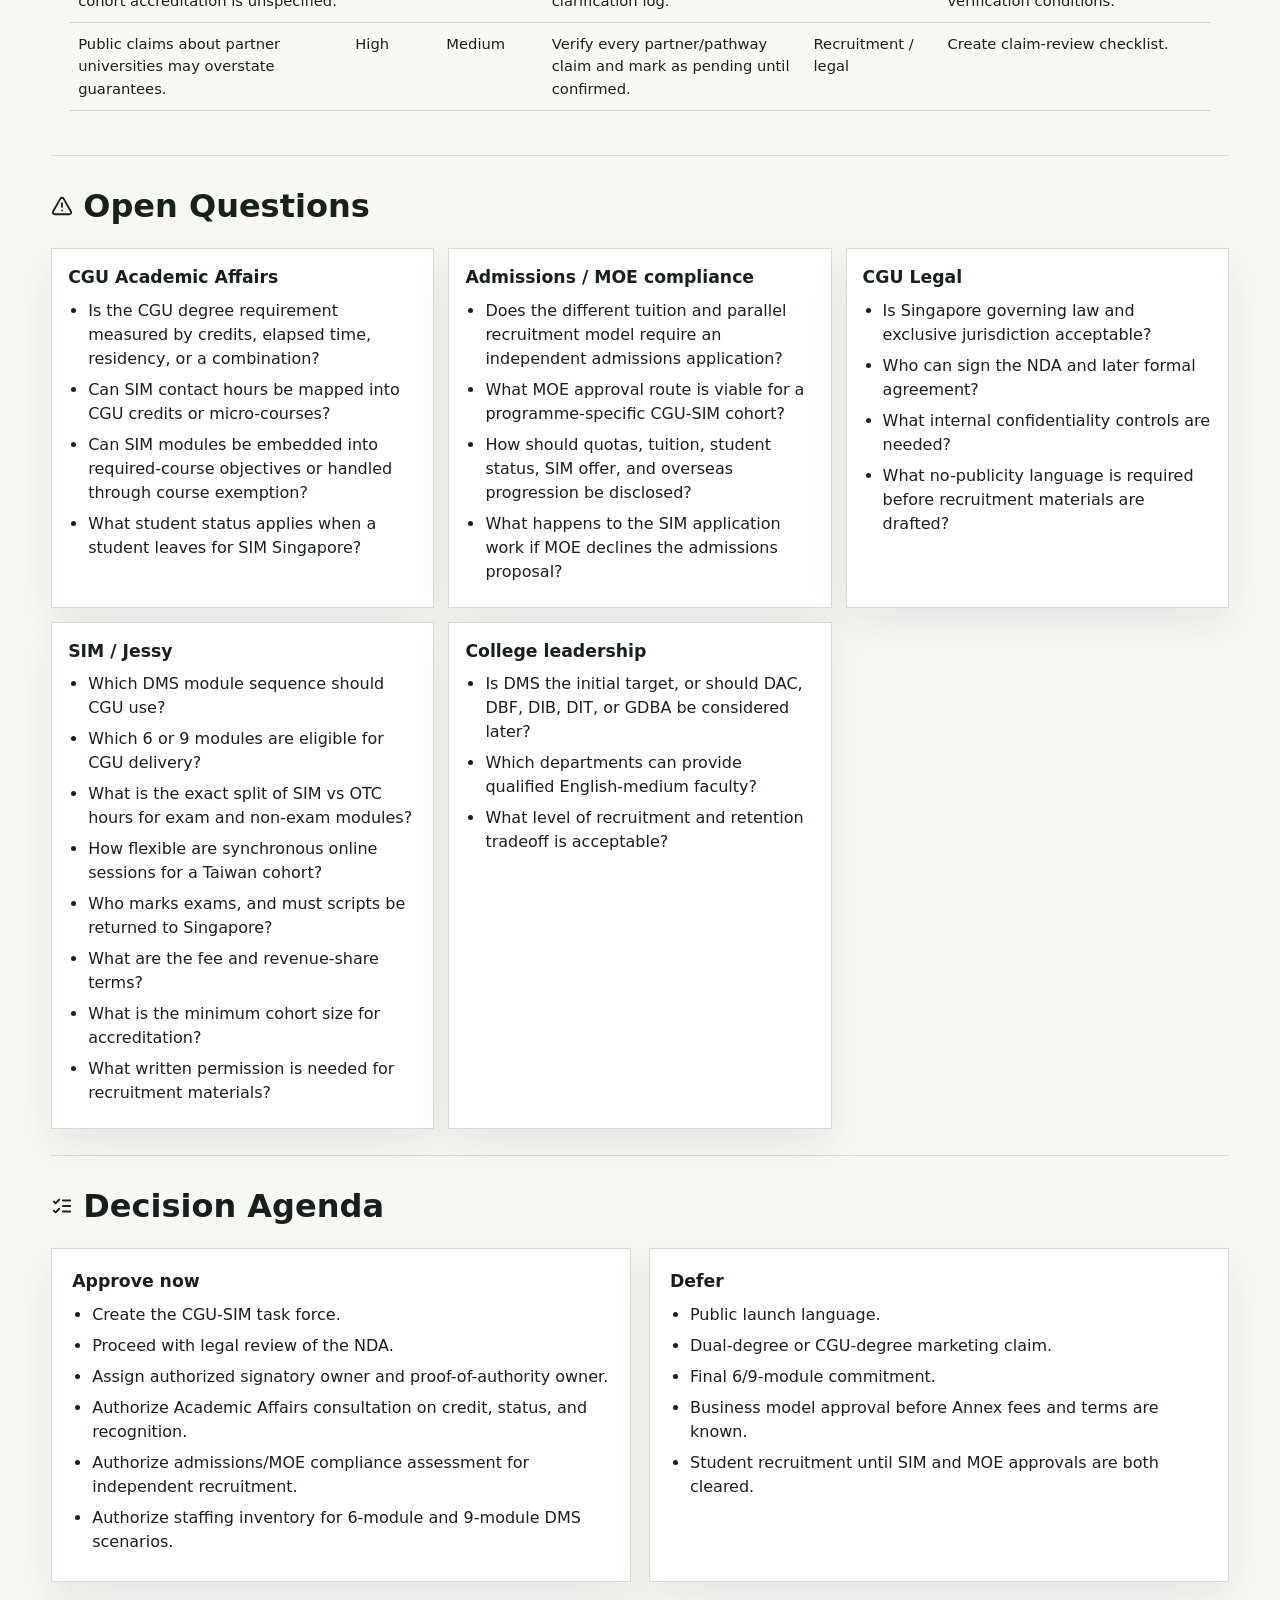
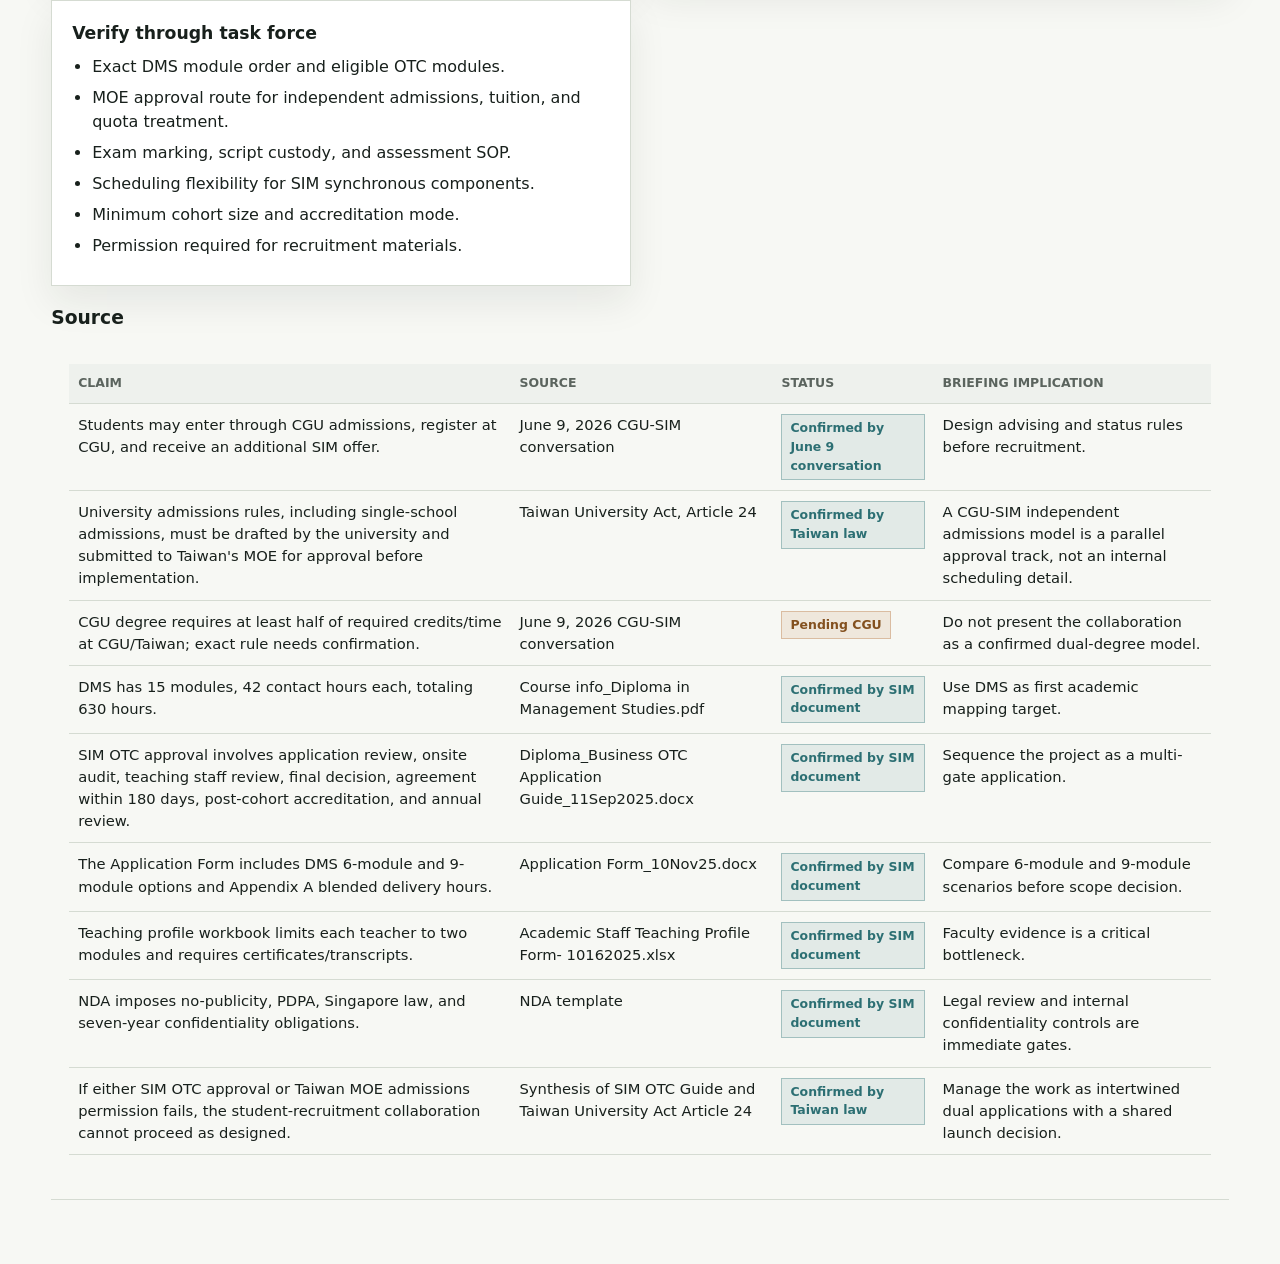
==== commit 6ba85930: "Add docx briefing format" ====
--- a/CGU_SIM_Briefing_Package/React_HTML_Report/index.html
+++ b/CGU_SIM_Briefing_Package/React_HTML_Report/index.html
@@ -4,8 +4,8 @@
     <meta charset="UTF-8" />
     <meta name="viewport" content="width=device-width, initial-scale=1.0" />
     <title>CGU-SIM Briefing</title>
-    <script type="module" crossorigin src="./assets/index-BgN2mGTc.js"></script>
-    <link rel="stylesheet" crossorigin href="./assets/index-CheybnV3.css">
+    <script type="module" crossorigin src="./assets/index-BiOnuszh.js"></script>
+    <link rel="stylesheet" crossorigin href="./assets/index-DAcU8swH.css">
   </head>
   <body>
     <div id="root"></div>
--- a/CGU_SIM_Briefing_Package/React_HTML_Report/assets/index-DAcU8swH.css
+++ b/CGU_SIM_Briefing_Package/React_HTML_Report/assets/index-DAcU8swH.css
@@ -0,0 +1 @@
+:root{--canvas: #f7f8f4;--surface: #ffffff;--ink: #18201c;--muted: #5b645e;--rule: #d5dbd2;--sage: #66806a;--teal: #2c6f73;--amber: #b26b32;--red: #a6423f;--blue: #315f8f;--shadow: 0 16px 36px rgba(24, 32, 28, .08)}*{box-sizing:border-box}html{scroll-behavior:smooth}body{margin:0;background:var(--canvas);color:var(--ink);font-family:Inter,ui-sans-serif,system-ui,-apple-system,BlinkMacSystemFont,Segoe UI,sans-serif;line-height:1.5}button,input,select{font:inherit}.app{min-height:100vh}.fixed-frame{position:fixed;top:0;left:0;right:0;z-index:30;background:var(--surface);box-shadow:0 10px 26px #18201c17}.topbar{display:flex;align-items:flex-start;justify-content:space-between;gap:24px;padding:18px clamp(18px,4vw,54px) 14px;background:var(--surface);border-bottom:1px solid var(--rule)}.eyebrow,.label,.metric-label,.mini-label,.phase-window{margin:0;color:var(--muted);font-size:.78rem;font-weight:750;letter-spacing:0;text-transform:uppercase}h1,h2,h3,p{margin-top:0}h1{margin-bottom:6px;font-size:clamp(1.45rem,3vw,2.35rem);line-height:1.05;letter-spacing:0}.subtitle{margin:0;color:var(--muted);font-size:.96rem}.topbar-actions{display:flex;align-items:center;gap:10px;flex:0 0 auto}.chatbot-link{display:inline-flex;align-items:center;min-height:40px;border:1px solid rgba(44,111,115,.42);background:var(--teal);color:#fff;padding:8px 12px;font-weight:760;text-decoration:none;white-space:nowrap}.chatbot-link:hover{background:#235c60}.language-switcher{display:flex;align-items:center;gap:7px;padding:6px;background:#edf1ea;border:1px solid var(--rule)}.language-switcher button{min-width:82px;border:0;color:var(--ink);background:transparent;padding:8px 10px;cursor:pointer}.language-switcher button.active{background:var(--ink);color:#fff}.section-nav{display:flex;gap:8px;overflow-x:auto;padding:9px clamp(18px,4vw,54px);background:#f7f8f4f5;border-bottom:1px solid var(--rule)}.section-nav a{display:inline-flex;align-items:center;gap:7px;flex:0 0 auto;color:var(--muted);text-decoration:none;background:var(--surface);border:1px solid var(--rule);padding:8px 10px;font-size:.9rem}main{width:min(1440px,100%);margin:0 auto;padding:162px clamp(18px,4vw,54px) 64px}.section{padding:26px 0;border-bottom:1px solid var(--rule);scroll-margin-top:162px}.section-heading{display:flex;align-items:center;gap:10px;margin-bottom:18px}.section-heading h2{margin:0;font-size:clamp(1.35rem,2.6vw,2rem);letter-spacing:0}.section-intro{max-width:920px;color:var(--muted);font-size:1.05rem}.dashboard-grid{display:grid;grid-template-columns:minmax(280px,.85fr) 1.35fr;gap:18px}.decision-panel,.metric,.list-panel,.layer-card,.workstream,.scenario,.question-group,.agenda-card,.callout{background:var(--surface);border:1px solid var(--rule);box-shadow:var(--shadow)}.decision-panel{padding:24px}.stage-text{font-size:1.1rem;color:var(--muted)}.decision-label{margin-top:24px}.recommendation{margin-bottom:0;font-size:1.28rem;line-height:1.35;font-weight:720}.metric-grid{display:grid;grid-template-columns:repeat(2,minmax(0,1fr));gap:14px}.metric{padding:18px}.metric-value{margin:4px 0 10px;font-size:1.55rem;font-weight:780}.metric p:not(.metric-label):not(.metric-value){color:var(--muted)}.status{display:inline-flex;align-items:center;min-height:26px;padding:4px 8px;border:1px solid var(--rule);background:#f1f3ef;color:var(--ink);font-size:.78rem;font-weight:720}.status-confirmedConversation,.status-confirmedDocument,.status-confirmedMOE{border-color:#2c6f7359;background:#2c6f731a;color:var(--teal)}.status-pendingSIM,.status-pendingCGU{border-color:#b26b3259;background:#b26b321f;color:#83501f}.status-assumption,.status-priorDraftOnly{border-color:#5b645e59;color:var(--muted)}.two-col{display:grid;grid-template-columns:minmax(280px,.75fr) 1.25fr;gap:18px;margin-top:18px}.list-panel,.table-wrap,.callout{padding:18px}.list-panel h3,.table-wrap h3,.source-notes h3{margin-bottom:14px}.ranked-list{padding-left:22px;margin:0}.ranked-list li{margin-bottom:12px}.ranked-list span{display:block;margin-top:3px;color:var(--muted)}.risk-strip{display:grid;grid-template-columns:repeat(5,minmax(0,1fr));gap:10px;margin:4px 0 18px}.risk-strip span{display:block;min-height:74px;padding:12px;background:#efe9df;border:1px solid #dfcbb7;color:#6f411d;font-weight:650;font-size:.9rem}.layer-grid,.scenario-grid,.agenda-grid{display:grid;grid-template-columns:repeat(2,minmax(0,1fr));gap:18px}.layer-card,.scenario,.agenda-card{padding:20px}.layer-card h3,.scenario h3,.agenda-card h3,.workstream h3,.question-group h3{margin-bottom:8px;font-size:1.08rem}.confirm-grid{display:grid;grid-template-columns:repeat(2,minmax(0,1fr));gap:14px;margin-top:18px}ul{margin:0;padding-left:20px}li{margin-bottom:7px}table{width:100%;border-collapse:collapse;font-size:.92rem}th,td{border-bottom:1px solid var(--rule);padding:10px 9px;text-align:left;vertical-align:top}th{background:#eef1ed;color:var(--muted);font-size:.78rem;text-transform:uppercase;letter-spacing:0}.timeline{display:grid;gap:12px}.phase{display:grid;grid-template-columns:38px 1fr;gap:12px;padding:16px;background:var(--surface);border:1px solid var(--rule)}.phase-marker{width:30px;height:30px;display:grid;place-items:center;background:#66806a29;color:var(--sage)}.phase h3{margin-bottom:4px}.gate{margin-bottom:0;color:var(--teal);font-weight:700}.workstream-grid,.question-grid{display:grid;grid-template-columns:repeat(3,minmax(0,1fr));gap:14px}.workstream,.question-group{padding:16px}.owner{color:var(--teal);font-weight:720}dl{margin:0}dt{margin-top:12px;color:var(--muted);font-size:.78rem;font-weight:760;text-transform:uppercase;letter-spacing:0}dd{margin:2px 0 0}.callout{margin-bottom:16px;border-left:5px solid var(--amber)}.callout p:last-child{margin-bottom:0}.source-notes{margin-top:18px}@media (max-width: 1050px){.topbar{flex-direction:column;gap:10px;padding-top:14px;padding-bottom:10px}.topbar-actions{width:100%;justify-content:space-between}h1{font-size:clamp(1.25rem,4vw,1.9rem)}.subtitle{font-size:.9rem}main{padding-top:230px}.section{scroll-margin-top:230px}.dashboard-grid,.two-col,.layer-grid,.scenario-grid,.agenda-grid{grid-template-columns:1fr}.risk-strip,.workstream-grid,.question-grid,.metric-grid{grid-template-columns:repeat(2,minmax(0,1fr))}}@media (max-width: 720px){.topbar{gap:8px}.eyebrow{font-size:.68rem}h1{font-size:1.22rem}.subtitle{font-size:.82rem}.language-switcher{width:100%}.topbar-actions{flex-direction:column;align-items:stretch}.chatbot-link{justify-content:center}.language-switcher button{flex:1}.workstream-grid,.question-grid,.metric-grid,.confirm-grid,.risk-strip{grid-template-columns:1fr}.table-wrap{overflow-x:auto;padding:12px}table{min-width:760px}main{padding-top:248px}.section{scroll-margin-top:248px}}
